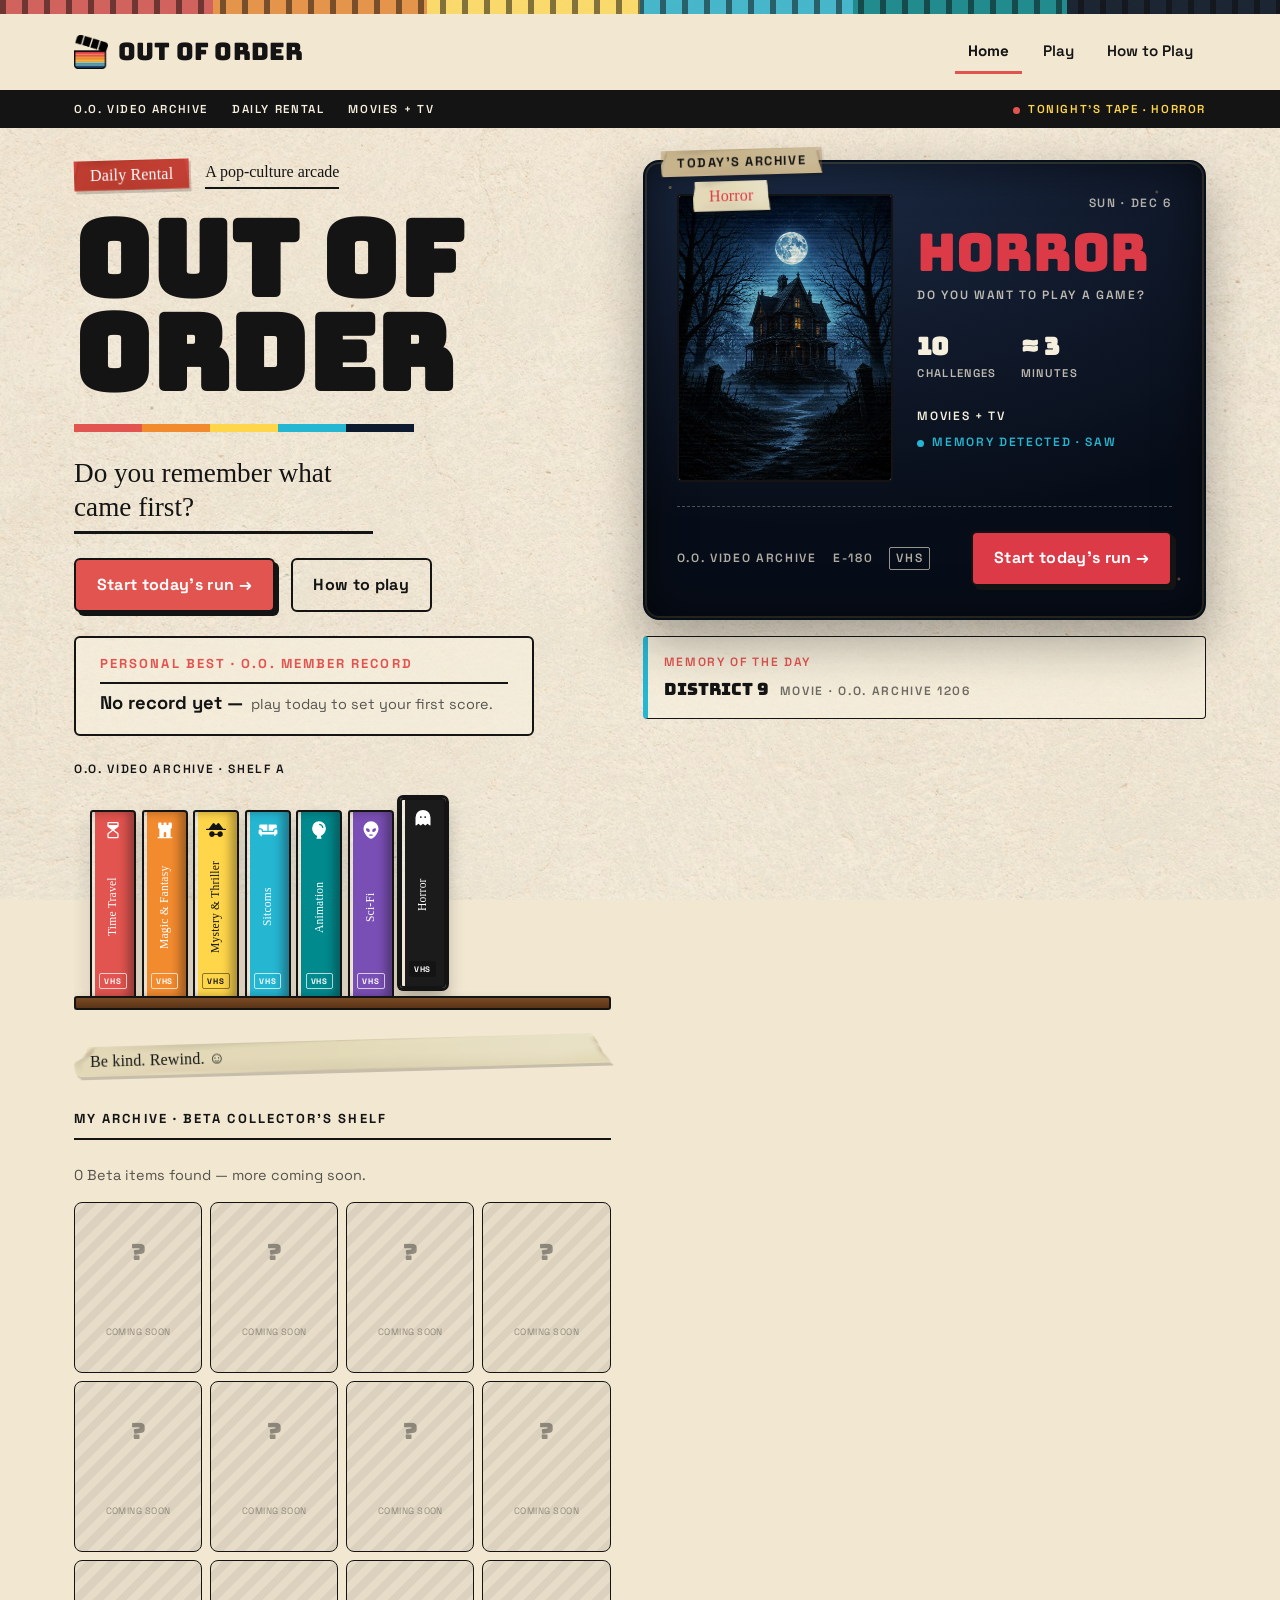
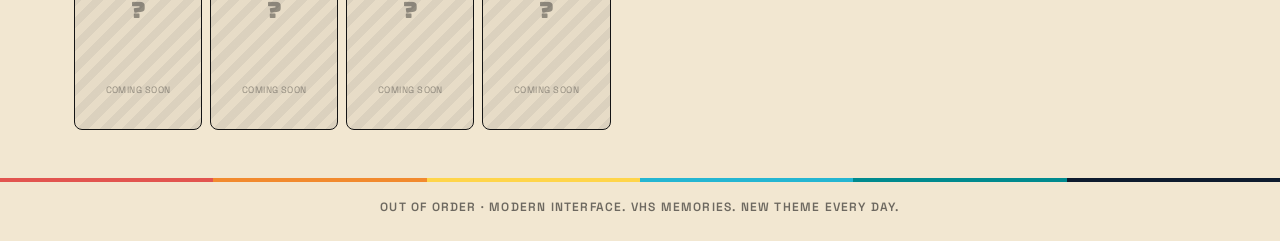
==== out-of-order/index.html @ 979282b6 "Playtest feedback: timer bar, theme-pure content, retiming, BA redrag, My Archive Based on the first" ====
<!DOCTYPE html>
<html lang="en">
<head>
  <meta charset="UTF-8">
  <meta name="viewport" content="width=device-width, initial-scale=1.0">
  <title>OUT OF ORDER — Daily pop-culture timeline game</title>
  <meta name="description" content="A daily pop-culture timeline arcade game. Put Movies & TV history in order, build streaks, take risks.">

  <!-- Google Fonts: Bungee (display) · Space Grotesk (UI) · Permanent Marker (handwriting).
       Each has a system fallback declared in css/style.css. -->
  <link rel="preconnect" href="https://fonts.googleapis.com">
  <link rel="preconnect" href="https://fonts.gstatic.com" crossorigin>
  <link href="https://fonts.googleapis.com/css2?family=Bungee&family=Permanent+Marker&family=Space+Grotesk:wght@400;500;600;700&display=swap" rel="stylesheet">

  <link rel="stylesheet" href="css/style.css">
</head>
<body class="page-home">

  <!-- worn cinema filmstrip along the very top -->
  <div class="filmstrip" aria-hidden="true"></div>

  <!-- ============================================================
       SHARED NAVIGATION  (identical markup on every page)
       ============================================================ -->
  <nav class="site-nav" aria-label="Main">
    <div class="site-nav__inner">
      <a class="site-nav__brand" href="index.html">
        <img class="site-nav__logo" src="assets/images/logo.png" alt="" width="34" height="34">
        OUT OF ORDER
      </a>
      <ul class="site-nav__links">
        <li><a href="index.html" aria-current="page">Home</a></li>
        <li><a href="game.html">Play</a></li>
        <li><a href="how-to-play.html">How to Play</a></li>
      </ul>
    </div>
  </nav>

  <!-- black "video archive" strip (Home only) -->
  <div class="archive-bar">
    <div class="archive-bar__inner">
      <div class="archive-bar__list">
        <span>O.O. Video Archive</span>
        <span>Daily Rental</span>
        <span>Movies + TV</span>
      </div>
      <div class="archive-bar__now">Tonight's Tape &middot; <span data-theme-name>Horror</span></div>
    </div>
  </div>

  <main class="home" id="main">

    <!-- ============================================================
         LEFT COLUMN — hero
         ============================================================ -->
    <section class="home__hero">

      <div class="home__kicker">
        <span class="tape-label tape-label--red">Daily Rental</span>
        <span class="home__kicker-note">A pop-culture arcade</span>
      </div>

      <h1 class="home__title"><span>OUT OF</span><span>ORDER</span></h1>
      <div class="home__rule" aria-hidden="true"></div>

      <p class="home__pitch">Do you remember what came first?</p>

      <div class="home__actions">
        <a class="btn btn--primary" href="game.html">Start today's run &rarr;</a>
        <a class="btn btn--ghost" href="how-to-play.html">How to play</a>
      </div>

      <!-- personal best -->
      <section class="best" aria-labelledby="best-heading">
        <p class="section-label best__head" id="best-heading">Personal Best &middot; O.O. Member Record</p>
        <div class="best__body" data-personal-best aria-live="polite">
          <p class="best__none">No record yet &mdash;</p>
          <p class="best__hint">play today to set your first score.</p>
        </div>
      </section>

      <!-- category shelf -->
      <div class="home__archive-shelf">
        <p class="meta">O.O. Video Archive &middot; Shelf A</p>
        <div class="shelf__wrap">
          <div class="shelf" data-shelf role="group" aria-label="Archive shelf — pick an edition to preview"></div>
        </div>
        <span class="tape-label tape-label--cream">Be kind. Rewind. &#9786;</span>
      </div>

      <!-- My Archive: Beta collectibles, unlocked by score in a single run -->
      <section class="archive-collection" aria-labelledby="archive-collection-heading">
        <p class="section-label" id="archive-collection-heading">My Archive &middot; Beta Collector's Shelf</p>
        <p class="archive-collection__status" data-collection-status>0 Beta items found — more coming soon.</p>
        <div class="archive-collection__grid" data-collection-grid></div>
      </section>

    </section>

    <!-- ============================================================
         RIGHT COLUMN — Today's Archive (VHS case)
         ============================================================ -->
    <section class="archive-panel" aria-labelledby="archive-heading">
      <h2 id="archive-heading" class="sr-only">Today's archive</h2>

      <div class="vhs-case">
        <span class="tape-label tape-label--archive tape-label--stuck">Today's Archive</span>

        <div class="vhs-case__poster">
          <!-- JS fills the theme; CSS draws the fallback; a real image layers on top if it loads -->
          <div class="poster poster--hero" data-poster-role="theme">
            <span class="poster__stripe" aria-hidden="true"></span>
            <span class="poster__icon" data-poster-icon aria-hidden="true"></span>
            <span class="poster__initial" data-poster-initial aria-hidden="true">H</span>
          </div>
          <span class="tape-label tape-label--stuck" data-theme-name>Horror</span>
        </div>

        <div class="vhs-case__info">
          <p class="meta vhs-case__date" data-today-date>Wed &middot; Sep 2</p>
          <p class="vhs-case__theme" data-theme-name>Horror</p>
          <p class="meta vhs-case__motifs" data-theme-motifs>Static &middot; Moons &middot; Shadows</p>

          <div class="vhs-case__facts">
            <span class="fact"><strong>10</strong>Challenges</span>
            <span class="fact"><strong>&asymp; 3</strong>Minutes</span>
          </div>

          <p class="meta">Movies + TV</p>
          <p class="meta vhs-case__hint">Memory detected &middot; <span data-theme-hint>The Shining</span></p>
        </div>

        <div class="vhs-case__footer">
          <div class="vhs-case__print meta">
            <span>O.O. Video Archive</span>
            <span data-tape-code>E-180</span>
            <span class="vhs-case__vhs">VHS</span>
          </div>
          <a class="btn btn--primary" href="game.html">Start today's run &rarr;</a>
        </div>
      </div>

      <!-- Memory of the Day: one rotating title (from the shared engine) -->
      <p class="memory" data-spotlight>
        <span class="meta memory__label">Memory of the Day</span>
        <span class="memory__title" data-spotlight-title>Stranger Things</span>
        <span class="meta memory__meta"><span data-spotlight-meta>Series</span> &middot; O.O. Archive <span data-spotlight-id>0913</span></span>
      </p>
    </section>

  </main>

  <footer class="site-footer">
    <div class="retro-stripe retro-stripe--thin" aria-hidden="true"></div>
    <p>OUT OF ORDER &middot; Modern interface. VHS memories. New theme every day.</p>
  </footer>

  <script src="js/game.js"></script>
</body>
</html>
---- out-of-order/css/style.css ----
/* ============================================================================
   OUT OF ORDER  —  style.css
   Shared by index.html, game.html, how-to-play.html

   SECTIONS
   01  Design tokens (CSS variables)
   02  Daily theme overrides
   03  Reset & base
   04  Typography helpers
   05  Layout containers
   06  Retro stripe / filmstrip
   07  Navigation + archive sub-bar
   08  Buttons
   09  Tape-label component  (physical paper / masking tape)
   10  VHS poster  (CSS artwork fallback)
   11  VHS spine component  (category tapes)
   12  VHS case  (Today's Archive)
   13  Wooden shelf
   14  Home page
   15  Game page (HUD, challenge, feedback, results)
   16  How to Play page
   17  Heat states (visual intensity by streak)
   18  Accessibility helpers
   19  Responsive (tablet / desktop)
   20  Reduced motion

   TYPOGRAPHY SYSTEM
   --font-display : Bungee          -> brand / impact  (title, scores, theme name)
   --font-ui      : Space Grotesk   -> the whole usable interface
   --font-marker  : Permanent Marker-> handwriting on tape / labels only
   ========================================================================== */


/* ============================================================================
   01  DESIGN TOKENS
   Permanent brand foundation = cream + near-black. Daily themes change only
   the two --theme-* accent colours (section 02).
   ========================================================================== */
:root {
  /* Brand palette (from the moodboard) */
  --color-bg:     #F2E7D1;   /* cream */
  --color-ink:    #141414;   /* near black */
  --color-coral:  #E2544F;
  --color-orange: #F28A2E;
  --color-yellow: #FFD54A;
  --color-cyan:   #25B6D2;
  --color-teal:   #008A8E;
  --color-navy:   #0E1B2E;

  /* Paper / label / plastic surfaces */
  --color-label:   #F7EFDD;   /* aged cream label */
  --color-kraft:   #E7D6B4;   /* kraft masking tape */
  --color-plastic: #10192A;   /* VHS case navy-black */

  /* Daily-theme accent colours — overridden per body.theme-* class */
  --theme-primary:   var(--color-coral);
  --theme-secondary: var(--color-cyan);

  /* Spacing scale */
  --space-1: 0.5rem;
  --space-2: 1rem;
  --space-3: 1.5rem;
  --space-4: 2rem;
  --space-5: 3rem;

  /* Shape */
  --radius-card: 10px;
  --radius-pill: 999px;
  --border-ink: 2px solid var(--color-ink);

  /* Focus ring (accessibility) */
  --focus-ring: 3px solid var(--color-cyan);

  /* Fonts — Google Fonts first, then a solid system fallback */
  --font-display: "Bungee", Impact, "Arial Black", system-ui, sans-serif;
  --font-ui:      "Space Grotesk", system-ui, -apple-system, "Segoe UI", Roboto, sans-serif;
  --font-marker:  "Permanent Marker", "Bradley Hand", "Comic Sans MS", cursive;

  --shadow-card: 0 2px 0 rgba(20, 20, 20, 0.18), 0 10px 22px rgba(20, 20, 20, 0.14);
  --shadow-hard: 4px 4px 0 var(--color-ink);
}


/* ============================================================================
   02  DAILY THEME OVERRIDES
   Each daily theme is a different "VHS collection release": it changes the
   accent colours only, never the layout or the mechanics.
   ========================================================================== */
/* Active editions (one per entry in THEMES): */
body.theme-horror { --theme-primary: #E2544F; --theme-secondary: #25B6D2; }
body.theme-sci-fi { --theme-primary: #8E72E8; --theme-secondary: #2ED0C0; }


/* ============================================================================
   03  RESET & BASE
   ========================================================================== */
*, *::before, *::after { box-sizing: border-box; }

html { -webkit-text-size-adjust: 100%; }

body {
  margin: 0;
  min-height: 100vh;
  display: flex;
  flex-direction: column;
  background-color: var(--color-bg);
  color: var(--color-ink);
  font-family: var(--font-ui);
  font-size: clamp(1rem, 0.96rem + 0.2vw, 1.0625rem);
  line-height: 1.55;

  /* Hybrid texture: one real paper photo for the page ground, kept subtle. */
  background-image:
    linear-gradient(rgba(242, 231, 209, 0.62), rgba(242, 231, 209, 0.62)),
    url("../assets/images/textures/paper-bg.jpg");
  background-size: cover;
  background-position: center top;
  background-attachment: fixed;
}

img { max-width: 100%; display: block; }

h1, h2, h3, p, ul, ol, dl, dd, figure { margin: 0; }
ul, ol { padding: 0; list-style: none; }

a { color: inherit; }

main {
  flex: 1 0 auto;
  width: 100%;
  max-width: 1180px;
  margin-inline: auto;
  padding: var(--space-4) var(--space-3) var(--space-5);
}


/* ============================================================================
   04  TYPOGRAPHY HELPERS
   ========================================================================== */

/* Small archive-style printed metadata: Space Grotesk, uppercase, spaced. */
.meta {
  font-family: var(--font-ui);
  font-size: 0.75rem;
  font-weight: 600;
  letter-spacing: 0.14em;
  text-transform: uppercase;
}

.section-label {
  font-family: var(--font-ui);
  font-size: 0.8125rem;
  font-weight: 700;
  letter-spacing: 0.16em;
  text-transform: uppercase;
  padding-bottom: var(--space-1);
  border-bottom: var(--border-ink);
  margin-bottom: var(--space-3);
}

.sr-only,
.sr-live {
  position: absolute;
  width: 1px; height: 1px;
  padding: 0; margin: -1px;
  overflow: hidden;
  clip: rect(0 0 0 0);
  white-space: nowrap;
  border: 0;
}


/* ============================================================================
   05  LAYOUT CONTAINERS
   ========================================================================== */
.site-footer {
  flex-shrink: 0;
  text-align: center;
  font-family: var(--font-ui);
  font-size: 0.75rem;
  font-weight: 600;
  letter-spacing: 0.1em;
  text-transform: uppercase;
  color: rgba(20, 20, 20, 0.6);
  padding-bottom: var(--space-3);
}
.site-footer p { padding-top: var(--space-2); }


/* ============================================================================
   06  RETRO STRIPE / FILMSTRIP
   The moodboard's six-colour stripe. Small accent by default; the --film
   variant is the worn full-width band along the very top of the page.
   ========================================================================== */
.retro-stripe {
  height: 8px;
  background: linear-gradient(
    to right,
    var(--color-coral)  0 16.66%,
    var(--color-orange) 16.66% 33.33%,
    var(--color-yellow) 33.33% 50%,
    var(--color-cyan)   50% 66.66%,
    var(--color-teal)   66.66% 83.33%,
    var(--color-navy)   83.33% 100%
  );
}
.retro-stripe--thin { height: 4px; }

/* Worn cinema filmstrip band (top of the Home page). */
.filmstrip {
  height: 14px;
  background:
    /* sprocket-hole dots */
    repeating-linear-gradient(to right,
      rgba(20,20,20,0.55) 0 6px, transparent 6px 22px),
    linear-gradient(to right,
      var(--color-coral)  0 16.66%,
      var(--color-orange) 16.66% 33.33%,
      var(--color-yellow) 33.33% 50%,
      var(--color-cyan)   50% 66.66%,
      var(--color-teal)   66.66% 83.33%,
      var(--color-navy)   83.33% 100%);
  background-blend-mode: multiply;
  filter: saturate(0.8) contrast(1.05);
  opacity: 0.92;
}


/* ============================================================================
   07  NAVIGATION + ARCHIVE SUB-BAR
   ========================================================================== */
.site-nav {
  position: sticky;
  top: 0;
  z-index: 10;
  background: var(--color-bg);
  border-bottom: var(--border-ink);
}
.site-nav__inner {
  max-width: 1180px;
  margin-inline: auto;
  padding: var(--space-2) var(--space-3);
  display: flex;
  align-items: center;
  justify-content: space-between;
  gap: var(--space-2);
}

.site-nav__brand {
  display: inline-flex;
  align-items: center;
  gap: 0.6rem;
  font-family: var(--font-display);
  font-size: 1.25rem;
  line-height: 1;
  text-decoration: none;
  letter-spacing: 0.01em;
}
/* clapperboard game logo next to the wordmark */
.site-nav__logo {
  width: 34px;
  height: 34px;
  flex: none;
}

.site-nav__links {
  display: flex;
  gap: var(--space-1);
  flex-wrap: wrap;
}
.site-nav__links a {
  display: inline-block;
  padding: 0.55rem 0.8rem;
  min-height: 44px;
  font-family: var(--font-ui);
  font-weight: 600;
  font-size: 0.95rem;
  text-decoration: none;
  border-bottom: 3px solid transparent;
}
.site-nav__links a:hover { border-bottom-color: rgba(20, 20, 20, 0.35); }
.site-nav__links a[aria-current="page"] {
  border-bottom-color: var(--theme-primary);
  font-weight: 700;
}

/* Black "video archive" strip under the nav (Home page). */
.archive-bar {
  background: var(--color-ink);
  color: var(--color-label);
  font-family: var(--font-ui);
  font-size: 0.72rem;
  font-weight: 600;
  letter-spacing: 0.14em;
  text-transform: uppercase;
}
.archive-bar__inner {
  max-width: 1180px;
  margin-inline: auto;
  padding: 0.55rem var(--space-3);
  display: flex;
  flex-wrap: wrap;
  gap: 0.4rem var(--space-3);
  justify-content: space-between;
}
.archive-bar__list { display: flex; flex-wrap: wrap; gap: var(--space-3); }
.archive-bar__now { color: var(--color-yellow); }
.archive-bar__now::before {
  content: "";
  display: inline-block;
  width: 7px; height: 7px;
  margin-right: 0.5rem;
  border-radius: 50%;
  background: var(--color-coral);
  vertical-align: middle;
}


/* ============================================================================
   08  BUTTONS
   Space Grotesk semibold. Modern and readable — VHS personality lives in the
   cards and labels, not the buttons.
   ========================================================================== */
.btn {
  display: inline-flex;
  align-items: center;
  justify-content: center;
  gap: 0.5rem;
  min-height: 44px;
  padding: 0.8rem 1.3rem;
  font-family: var(--font-ui);
  font-weight: 700;
  font-size: 1rem;
  letter-spacing: 0.02em;
  text-decoration: none;
  color: var(--color-ink);
  background: var(--color-label);
  border: var(--border-ink);
  border-radius: var(--radius-pill);
  cursor: pointer;
  transition: transform 150ms ease, box-shadow 150ms ease, background-color 150ms ease;
}
.btn:hover { transform: translateY(-2px); box-shadow: var(--shadow-card); }
.btn:active { transform: translateY(0); }
.btn:disabled { opacity: 0.45; cursor: not-allowed; transform: none; box-shadow: none; }

/* primary = solid theme colour + hard printed shadow */
.btn--primary {
  background: var(--theme-primary);
  color: #fff;
  border-radius: 6px;
  box-shadow: var(--shadow-hard);
}
.btn--primary:hover { transform: translate(-1px, -1px); box-shadow: 5px 5px 0 var(--color-ink); }

.btn--ghost { background: transparent; border-radius: 6px; }

/* Double Down — icon + text + pressed state, never colour alone */
.btn--double {
  background: repeating-linear-gradient(45deg, var(--color-label) 0 10px, #efe4cf 10px 20px);
  border-style: dashed;
}
.btn--double[aria-pressed="true"] {
  background: var(--color-ink);
  color: var(--color-yellow);
  border-style: solid;
}
.btn--double[aria-pressed="true"] .btn__icon { transform: scale(1.15); }


/* ============================================================================
   09  TAPE-LABEL COMPONENT
   A small physical piece of masking tape placed over the layout.
   NOT a modern badge. Text stays real HTML for accessibility + responsiveness.

   Background = a real torn-tape photo (tape-strip.png). Each variant multiplies
   a colour tint on top (--tape-tint) so the tape can shift colour for contrast
   while keeping the physical texture and torn edges.
   ========================================================================== */
.tape-label {
  --tape-ink: var(--color-ink);
  --tape-tint: transparent;
  position: relative;
  display: inline-block;
  padding: 0.35rem 1rem;
  font-family: var(--font-marker);
  font-size: 1rem;
  line-height: 1.15;
  letter-spacing: 0.01em;
  color: var(--tape-ink);
  background-color: transparent;
  background-image:
    linear-gradient(var(--tape-tint), var(--tape-tint)),
    url("../assets/images/textures/tape-strip.png");
  background-repeat: no-repeat;
  background-position: center;
  background-size: 100% 100%;
  background-blend-mode: multiply, normal;
  /* drop-shadow follows the torn PNG edges (box-shadow would look rectangular) */
  filter: drop-shadow(2px 3px 0 rgba(20, 20, 20, 0.2));
  transform: rotate(-1.6deg);
}

.tape-label--cream   { --tape-tint: transparent; }
.tape-label--red     { --tape-tint: rgba(210, 60, 55, 0.94); --tape-ink: #fff; }
.tape-label--archive {
  --tape-tint: rgba(150, 110, 55, 0.30);
  font-family: var(--font-ui);
  font-weight: 700;
  font-size: 0.8rem;
  letter-spacing: 0.12em;
  text-transform: uppercase;
}

/* tape stuck onto another element (e.g. over the case corner) */
.tape-label--stuck {
  position: absolute;
  top: -0.8rem;
  left: 1rem;
  z-index: 4;
}


/* ============================================================================
   10  VHS POSTER  —  CSS artwork fallback
   Every card / theme hero renders this. A real <img> (poster__img) layers on
   top when it loads; if it 404s, JS removes it and this stays. No broken
   images, and the fallback still looks like a minimal cinema poster.
   ========================================================================== */
.poster {
  position: relative;
  display: grid;
  place-items: center;
  aspect-ratio: 3 / 4;
  background: var(--color-label);
  border: var(--border-ink);
  border-radius: 4px;
  overflow: hidden;
  color: var(--color-navy);
}
.poster--hero { width: 100%; }
.poster--mini { width: 44px; border-width: 1px; border-radius: 3px; }
.poster--mini .poster__initial { font-size: 1rem; text-shadow: 1px 1px 0 var(--color-navy); }
.poster--mini .poster__stripe { height: 5px; }

.poster::before {
  content: "";
  position: absolute;
  inset: 0;
  background: linear-gradient(135deg, var(--theme-primary) 0 55%, var(--theme-secondary) 55% 100%);
  opacity: 0.9;
}
.poster__stripe {
  position: absolute;
  top: 0; left: 0; right: 0;
  height: 10px;
  z-index: 2;
  background: linear-gradient(
    to right,
    var(--color-coral) 0 20%, var(--color-orange) 20% 40%,
    var(--color-yellow) 40% 60%, var(--color-cyan) 60% 80%, var(--color-navy) 80% 100%
  );
}
.poster__initial {
  position: relative;
  z-index: 2;
  font-family: var(--font-display);
  font-size: clamp(2.5rem, 8vw, 4.5rem);
  color: var(--color-label);
  text-shadow: 3px 3px 0 var(--color-navy);
}
.poster__icon {
  position: relative;
  z-index: 2;
  width: 36%;
  color: var(--color-label);
  filter: drop-shadow(2px 2px 0 rgba(14, 27, 46, 0.6));
}
.poster__icon svg { width: 100%; height: 100%; }
.poster__img {
  position: absolute;
  inset: 0;
  width: 100%; height: 100%;
  object-fit: cover;
  z-index: 3;
}


/* ============================================================================
   11  VHS SPINE COMPONENT  (category tapes on the shelf)
   printed label (Space Grotesk metadata) + handwritten title (Permanent Marker)
   ========================================================================== */
.spine {
  --spine-color: var(--color-coral);
  position: relative;
  width: 46px;                 /* thin, like a tape filed on a shelf */
  height: 190px;
  padding: 0.5rem 0.25rem 0.55rem;
  overflow: hidden;
  display: flex;
  flex-direction: column;
  align-items: center;
  gap: 0.4rem;
  background: linear-gradient(90deg,
    rgba(255,255,255,0.22) 0 3px,
    var(--spine-color) 3px 100%);
  border: 2px solid var(--color-ink);
  border-radius: 3px 4px 4px 3px;
  box-shadow: inset -6px 0 10px rgba(20,20,20,0.35), var(--shadow-card);
  color: #fff;
  text-align: center;
}
.spine__icon { width: 20px; height: 20px; flex: none; }
.spine__icon svg { width: 100%; height: 100%; display: block; }

/* title reads up the spine (rotated -90°), like a real VHS box */
.spine__title {
  flex: 1;
  display: flex;
  align-items: center;
  justify-content: center;
  writing-mode: vertical-rl;
  transform: rotate(180deg);
  font-family: var(--font-marker);
  font-size: 0.72rem;
  line-height: 1;
  letter-spacing: 0.02em;
  white-space: nowrap;
}
.spine__tag {
  font-family: var(--font-ui);
  font-weight: 700;
  font-size: 0.5rem;
  letter-spacing: 0.1em;
  padding: 1px 4px;
  border: 1px solid rgba(255,255,255,0.7);
  border-radius: 2px;
}
/* light-coloured spines (e.g. yellow) need dark text */
.spine--ink { color: var(--color-ink); }
.spine--ink .spine__tag { border-color: rgba(20, 20, 20, 0.5); }

/* a spine that switches the page to its edition — a real <button> */
.spine--switch {
  appearance: none;
  -webkit-appearance: none;
  font: inherit;
  cursor: pointer;
  transition: transform 150ms ease, box-shadow 150ms ease;
}
.spine--switch:hover,
.spine--switch:focus-visible { transform: translateY(-8px); }        /* pulls out like a tape */
.spine--switch[aria-pressed="true"] {
  transform: translateY(-12px);
  box-shadow: 0 0 0 3px var(--color-ink), 0 12px 18px rgba(20, 20, 20, 0.3);
}
/* the active edition's "VHS" tag flips to a filled marker */
.spine--switch[aria-pressed="true"] .spine__tag {
  background: var(--color-ink);
  color: #fff;
  border-color: var(--color-ink);
}


/* ============================================================================
   12  VHS CASE  —  "Today's Archive" container (CSS, per hybrid texture plan)
   ========================================================================== */
.vhs-case {
  position: relative;
  display: grid;
  grid-template-columns: minmax(0, 0.85fr) minmax(0, 1fr);
  grid-template-rows: auto auto;
  gap: var(--space-3);
  padding: var(--space-4);
  background:
    radial-gradient(120% 80% at 30% 0%, #1a2942 0%, var(--color-plastic) 55%, #070d18 100%);
  border: 2px solid #05101d;
  border-radius: 16px;
  /* worn plastic depth */
  box-shadow:
    inset 0 0 0 2px rgba(214, 178, 92, 0.15),
    inset 0 0 46px rgba(0, 0, 0, 0.55),
    0 22px 50px rgba(20, 20, 20, 0.35);
  color: var(--color-label);
}
/* faint scuffed-corner speckle */
.vhs-case::before {
  content: "";
  position: absolute;
  inset: 3px;
  border-radius: 12px;
  background:
    radial-gradient(circle at 4% 5%, rgba(214,178,92,0.4) 0 1px, transparent 2px),
    radial-gradient(circle at 96% 92%, rgba(214,178,92,0.35) 0 1px, transparent 2px),
    radial-gradient(circle at 92% 6%, rgba(214,178,92,0.3) 0 1px, transparent 2px);
  pointer-events: none;
}

.vhs-case__poster {
  grid-column: 1;
  grid-row: 1;
  position: relative;
}

.vhs-case__info {
  grid-column: 2;
  grid-row: 1;
  display: flex;
  flex-direction: column;
  gap: var(--space-1);
  min-width: 0;
}
.vhs-case__date { align-self: flex-end; color: rgba(247, 239, 221, 0.7); }
.vhs-case__theme {
  font-family: var(--font-display);
  font-size: clamp(2rem, 5vw, 3.25rem);
  line-height: 0.95;
  color: var(--theme-primary);
  margin-top: var(--space-1);
}
.vhs-case__motifs { color: rgba(247, 239, 221, 0.75); }
.vhs-case__facts {
  display: flex;
  gap: var(--space-3);
  margin: var(--space-2) 0;
}
.vhs-case__facts .fact {
  display: flex;
  flex-direction: column;
  font-size: 0.7rem;
  font-weight: 600;
  letter-spacing: 0.12em;
  text-transform: uppercase;
  color: rgba(247, 239, 221, 0.75);
}
.vhs-case__facts strong {
  font-family: var(--font-display);
  font-size: 1.5rem;
  letter-spacing: 0;
  text-transform: none;
  color: var(--color-label);
}
.vhs-case__hint { color: var(--theme-secondary); }
.vhs-case__hint::before {
  content: "";
  display: inline-block;
  width: 7px; height: 7px;
  margin-right: 0.5rem;
  border-radius: 50%;
  background: currentColor;
  vertical-align: middle;
}

.vhs-case__footer {
  grid-column: 1 / -1;
  grid-row: 2;
  display: flex;
  flex-wrap: wrap;
  gap: var(--space-2);
  align-items: center;
  justify-content: space-between;
  padding-top: var(--space-3);
  border-top: 1px dashed rgba(247, 239, 221, 0.3);
}
.vhs-case__print {
  display: flex;
  gap: var(--space-2);
  align-items: center;
  color: rgba(247, 239, 221, 0.7);
}
.vhs-case__vhs {
  border: 1px solid rgba(247, 239, 221, 0.6);
  padding: 1px 6px;
  border-radius: 2px;
}

/* Horror edition: a punchier red (#DD3A47) for the pieces sitting on the dark
   navy case, where it reads with more contrast than the default accent. */
body.theme-horror .vhs-case__theme { color: #DD3A47; }
body.theme-horror .vhs-case__poster .tape-label { --tape-ink: #DD3A47; }
body.theme-horror .vhs-case__footer .btn--primary { background: #DD3A47; }


/* ============================================================================
   13  WOODEN SHELF  (row of category spines)
   ========================================================================== */
.shelf {
  position: relative;
  display: flex;
  gap: 0.35rem;
  align-items: flex-end;
  padding: 1rem var(--space-2) 0.6rem;   /* headroom for a "pulled-out" spine */
  overflow-x: auto;           /* spines scroll on small screens, page does not */
  scrollbar-width: thin;
}
/* the plank */
.shelf::after {
  content: "";
  position: absolute;
  left: 0; right: 0; bottom: 0;
  height: 14px;
  background: linear-gradient(180deg, #7a4a24, #5a3417);
  border: 2px solid var(--color-ink);
  border-radius: 3px;
  box-shadow: 0 8px 14px rgba(20, 20, 20, 0.3);
}
.shelf__wrap { position: relative; padding-bottom: 14px; }
.shelf .spine { flex: none; }


/* ============================================================================
   14  HOME PAGE
   Two columns on desktop: hero (left) + Today's Archive VHS case (right).
   ========================================================================== */
.home {
  display: grid;
  grid-template-columns: minmax(0, 1fr);   /* keeps children from forcing the page wide */
  gap: var(--space-4);
}

.home__hero {
  display: grid;
  grid-template-columns: minmax(0, 1fr);
  gap: var(--space-3);
  align-content: start;
}

.home__kicker { display: flex; align-items: center; gap: var(--space-2); flex-wrap: wrap; }
.home__kicker-note {
  font-family: var(--font-marker);
  font-size: 1rem;
  border-bottom: 2px solid var(--color-ink);
  padding-bottom: 2px;
}

.home__title {
  font-family: var(--font-display);
  font-size: clamp(3.25rem, 11vw, 6.5rem);
  line-height: 0.9;
  letter-spacing: 0.005em;
}
.home__title span { display: block; }

.home__rule {
  height: 8px;
  max-width: 340px;
  background: linear-gradient(
    to right,
    var(--color-coral) 0 20%, var(--color-orange) 20% 40%,
    var(--color-yellow) 40% 60%, var(--color-cyan) 60% 80%, var(--color-navy) 80% 100%
  );
}

.home__pitch {
  font-family: var(--font-marker);
  font-size: clamp(1.15rem, 3.5vw, 1.7rem);
  line-height: 1.25;
  max-width: 22ch;
  border-bottom: 3px solid var(--color-ink);
  padding-bottom: 0.4rem;
  width: fit-content;
}

.home__actions { display: flex; flex-wrap: wrap; gap: var(--space-2); }

/* Personal best box */
.best {
  border: var(--border-ink);
  border-radius: 6px;
  background: rgba(247, 239, 221, 0.7);
  padding: var(--space-2) var(--space-3);
  max-width: 460px;
}
.best__head { color: var(--theme-primary); margin-bottom: 0.3rem; }
.best__body { display: flex; align-items: baseline; gap: 0.5rem; flex-wrap: wrap; }
.best__none { font-family: var(--font-ui); font-weight: 700; font-size: 1.15rem; }
.best__score {
  font-family: var(--font-display);
  font-size: clamp(1.8rem, 7vw, 2.6rem);
  color: var(--theme-primary);
}
.best__hint { color: rgba(20, 20, 20, 0.7); font-size: 0.9rem; }

/* archive / shelf block */
.home__archive-shelf { display: grid; grid-template-columns: minmax(0, 1fr); gap: var(--space-2); }

/* ---- My Archive : Beta collectibles shelf ----
   A 12-slot grid. Only 2 slots can ever hold something in this Beta; the
   rest are always locked "coming soon" placeholders — never a complete set. */
.archive-collection { margin-top: var(--space-2); }
.archive-collection__status { color: rgba(20, 20, 20, 0.7); font-size: 0.9rem; margin-bottom: var(--space-2); }
.archive-collection__grid {
  display: grid;
  grid-template-columns: repeat(4, minmax(0, 1fr));
  gap: var(--space-1);
}
.collection-slot {
  aspect-ratio: 3 / 4;
  display: grid;
  place-items: center;
  gap: 4px;
  text-align: center;
  padding: 6px;
  border: 1px solid var(--color-ink);
  border-radius: 8px;
  background: var(--color-label);
}
.collection-slot--locked {
  background: repeating-linear-gradient(135deg, rgba(20, 20, 20, 0.05) 0 8px, rgba(20, 20, 20, 0.1) 8px 16px);
  color: rgba(20, 20, 20, 0.4);
}
.collection-slot--unlocked { border: var(--border-ink); border-color: var(--theme-primary); }
.collection-slot__mark { font-family: var(--font-display); font-size: 1.4rem; }
.collection-slot__img { max-width: 80%; max-height: 65%; object-fit: contain; }
.collection-slot__label { font-size: 0.58rem; text-transform: uppercase; letter-spacing: 0.05em; }

/* Memory of the Day — small archive note under the VHS case */
.memory {
  display: flex;
  flex-wrap: wrap;
  align-items: baseline;
  gap: 0.3rem 0.7rem;
  margin-top: var(--space-2);
  padding: var(--space-2);
  background: rgba(247, 239, 221, 0.7);
  border: 1px solid var(--color-ink);
  border-left: 5px solid var(--theme-secondary);
  border-radius: 4px;
}
.memory__label { color: var(--theme-primary); width: 100%; }
.memory__title { font-family: var(--font-display); font-size: 1.05rem; }
.memory__meta { color: rgba(20, 20, 20, 0.6); }


/* ============================================================================
   15  GAME PAGE
   Same materials as Home: aged-cream panels, black borders, hard offset
   shadows, retro-stripe accents. Layout follows the Figma game screen.
   ========================================================================== */
.game {
  max-width: 1200px;
  display: flex;
  flex-direction: column;
  gap: var(--space-2);
}

/* ---- HUD : a compact "archive inventory" panel ---- */
.hud {
  background: rgba(247, 239, 221, 0.9);
  border: var(--border-ink);
  border-radius: var(--radius-card);
  box-shadow: var(--shadow-card);
  padding: 0 var(--space-3) var(--space-2);
  overflow: hidden;
}
.hud__brand {
  margin: 0 calc(-1 * var(--space-3)) 0;
  padding: 0.4rem var(--space-3);
  background: var(--color-ink);
  color: var(--color-label);
  font-size: 0.68rem;
}
.hud__brand span { color: rgba(247, 239, 221, 0.6); }

.hud__row {
  display: flex;
  flex-wrap: wrap;
  justify-content: space-between;
  gap: var(--space-2) var(--space-4);
  padding-top: var(--space-2);
}
.hud__group { display: flex; gap: var(--space-3); flex-wrap: wrap; }

.hud__cell {
  display: flex;
  flex-direction: column;
  gap: 1px;
  padding-left: 0.6rem;
  border-left: 3px solid var(--theme-secondary);
}
.hud__label {
  font-size: 0.62rem;
  font-weight: 600;
  letter-spacing: 0.14em;
  text-transform: uppercase;
  color: rgba(20, 20, 20, 0.65);
}
.hud__value { font-weight: 700; font-size: 1.15rem; font-variant-numeric: tabular-nums; }
.hud__value--score { font-family: var(--font-display); font-size: 1.2rem; color: var(--theme-primary); }
.hud__heat { text-transform: uppercase; letter-spacing: 0.04em; }

/* ---- time remaining bar ----
   Repurposed from a thin "round progress" strip into a big, hard-to-miss
   clock: it drains from full to empty over the round's own timer, and
   turns red in the last 3 seconds as a last call to answer. */
.rprogress { display: grid; gap: 6px; margin-bottom: var(--space-1); }
.rprogress__label {
  font-size: 0.75rem;
  font-weight: 700;
  letter-spacing: 0.08em;
  text-transform: uppercase;
  color: rgba(20, 20, 20, 0.7);
}
.rprogress__track {
  height: 22px;
  background: rgba(20, 20, 20, 0.1);
  border: var(--border-ink);
  border-radius: var(--radius-pill);
  overflow: hidden;
}
.rprogress__fill {
  height: 100%;
  background: var(--theme-secondary);
  transition: width 1s linear, background-color 200ms ease;
}
.rprogress__fill--danger { background: var(--color-coral); }

/* ---- challenge panel : the visual focus ---- */
.challenge {
  position: relative;
  background: rgba(247, 239, 221, 0.92);
  border: var(--border-ink);
  border-radius: var(--radius-card);
  box-shadow: var(--shadow-card);
  padding: var(--space-3);
  overflow: hidden;
}
/* colour strip along the top edge (like the Figma panel) */
.challenge::before {
  content: "";
  position: absolute;
  top: 0; left: 0; right: 0;
  height: 8px;
  background: linear-gradient(
    to right,
    var(--color-coral) 0 20%, var(--color-orange) 20% 40%,
    var(--color-yellow) 40% 60%, var(--color-cyan) 60% 80%, var(--color-navy) 80% 100%
  );
}

.challenge__head {
  display: flex;
  justify-content: space-between;
  align-items: center;
  gap: var(--space-2);
  flex-wrap: wrap;
}
.challenge__tag { color: rgba(20, 20, 20, 0.7); }
.challenge__count {
  border: 1px solid var(--color-ink);
  border-radius: var(--radius-pill);
  padding: 2px 10px;
}

.challenge__instruction {
  font-family: var(--font-display);
  font-size: clamp(1.6rem, 6vw, 2.6rem);
  line-height: 1;
  margin: 0.35rem 0 0.25rem;
}
.challenge__help { color: rgba(20, 20, 20, 0.75); margin-bottom: var(--space-2); }
.challenge--no-bonus .hud__value--timer,
.challenge--no-bonus [data-hud-speed] { color: var(--color-coral); }

/* 3-2-1 "get ready" intro — a full-screen pop-up shown before a round's
   cards/options are revealed. One full second per number (a real 3-2-1,
   not a blink). Same show/hide pattern as feedback/results: `hidden`. */
.round-countdown {
  position: fixed;
  inset: 0;
  z-index: 70;
  display: grid;
  place-items: center;
  gap: var(--space-2);
  text-align: center;
  background: var(--color-ink);
}
.round-countdown[hidden] { display: none; }
.round-countdown__label {
  font-family: var(--font-marker);
  font-size: clamp(1.1rem, 4vw, 1.6rem);
  letter-spacing: 0.06em;
  text-transform: uppercase;
  color: var(--color-coral);
}
.round-countdown__num {
  font-family: var(--font-display);
  font-size: clamp(6rem, 34vw, 13rem);
  line-height: 1;
  color: var(--color-bg);
}
.round-countdown__num--pop { animation: countdown-pop 850ms ease; }
@keyframes countdown-pop {
  0%   { transform: scale(0.5); opacity: 0; }
  25%  { transform: scale(1.08); opacity: 1; }
  40%  { transform: scale(1); opacity: 1; }
  80%  { transform: scale(1); opacity: 1; }
  100% { transform: scale(0.94); opacity: 0; }
}

/* ---- the ORDER card row ---- */
.order-list {
  display: grid;
  gap: var(--space-2);
  grid-auto-flow: column;
  grid-auto-columns: minmax(0, 1fr);
}

.order-card {
  display: flex;
  flex-direction: column;
  background: var(--color-label);
  border: var(--border-ink);
  border-top: 10px solid var(--card-color, var(--color-coral));
  border-radius: 8px;
  box-shadow: var(--shadow-card);
  overflow: hidden;
  cursor: grab;
  transition: transform 180ms ease, box-shadow 180ms ease;
}
.order-card:active { cursor: grabbing; }
.order-card--dragging {
  opacity: 0.6;
  transform: rotate(1deg) scale(1.02);
  box-shadow: 0 14px 26px rgba(20, 20, 20, 0.28);
}
.order-card--locked { cursor: default; }

.order-card__meta {
  display: flex;
  justify-content: space-between;
  gap: var(--space-1);
  padding: 0.4rem 0.6rem;
  font-size: 0.62rem;
  font-weight: 600;
  letter-spacing: 0.1em;
  text-transform: uppercase;
  border-bottom: 1px solid rgba(20, 20, 20, 0.25);
}
.order-card__code { color: rgba(20, 20, 20, 0.55); font-family: var(--font-ui); }

.order-card__art {
  border: 0;
  border-radius: 0;
  border-bottom: 2px solid var(--color-ink);
  aspect-ratio: 16 / 10;
}
/* genre-coloured fallback poster (hidden once a real image loads on top) */
.order-card__art::before {
  background: linear-gradient(150deg,
    var(--card-color, var(--color-coral)) 0 55%, rgba(20, 20, 20, 0.55) 55% 100%);
  opacity: 1;
}
.order-card__art .poster__initial { font-size: clamp(1.8rem, 6vw, 2.6rem); }

.order-card__title {
  font-weight: 700;
  font-size: 0.98rem;
  line-height: 1.15;
  padding: 0.6rem 0.6rem 0.4rem;
  flex: 1;
}

/* release-year tag (hidden until REVEAL or feedback) — shared by all 3 types */
.year-tag {
  align-self: flex-start;
  margin: 0 0.6rem 0.5rem;
  padding: 2px 8px;
  font-family: var(--font-display);
  font-size: 0.9rem;
  color: var(--color-label);
  background: var(--color-navy);
  border-radius: 3px;
}
.year-tag__badge {
  display: none;
  font-family: var(--font-ui);
  font-size: 0.55rem;
  letter-spacing: 0.08em;
  color: var(--color-cyan);
  margin-right: 0.4rem;
}
.year-tag--power .year-tag__badge { display: inline; }

/* per-card ✓ / ✕ badge shown on ORDER reveal */
.order-card__mark {
  position: absolute;
  top: 6px; right: 6px;
  z-index: 4;
  display: none;
  width: 1.7rem; height: 1.7rem;
  place-items: center;
  font-weight: 700;
  border: 2px solid var(--color-ink);
  border-radius: 50%;
  background: var(--color-label);
}
.order-card--right .order-card__mark,
.order-card--wrong .order-card__mark { display: grid; }
.order-card--right { border-color: var(--color-teal); }
.order-card--right .order-card__mark { background: var(--color-teal); color: #fff; }
.order-card--wrong { border-color: var(--color-coral); }
.order-card--wrong .order-card__mark { background: var(--color-coral); color: #fff; }

/* two separated outlined buttons, like the Figma game screen */
.order-card__controls {
  display: flex;
  gap: 0.4rem;
  padding: 0.5rem;
  border-top: 1px solid rgba(20, 20, 20, 0.2);
}
.order-card__move {
  flex: 1;
  display: inline-flex;
  align-items: center;
  justify-content: center;
  gap: 0.35rem;
  min-height: 44px;
  padding: 0.4rem 0.5rem;
  font-family: var(--font-ui);
  font-weight: 700;
  font-size: 0.72rem;
  letter-spacing: 0.06em;
  text-transform: uppercase;
  color: var(--color-ink);
  background: var(--color-bg);
  border: 2px solid var(--color-ink);
  border-radius: 6px;
  cursor: pointer;
  transition: background-color 150ms ease, transform 150ms ease;
}
.order-card__move span { font-size: 0.9rem; line-height: 1; }
.order-card__move:hover:not(:disabled) { background: var(--color-yellow); transform: translateY(-1px); }
.order-card__move:active:not(:disabled) { transform: translateY(0); }
.order-card__move:disabled { opacity: 0.3; cursor: not-allowed; }
.order-card--locked .order-card__controls { display: none; }

/* REVEAL power-up: list is waiting for a card pick */
.order-list--revealing .order-card { cursor: pointer; outline: 2px dashed var(--color-cyan); outline-offset: 2px; }


/* ---- MECHANIC 02 : BEFORE / AFTER ----
   A single draggable tag (BEFORE or AFTER, chosen per round) sits above two
   title cards. Drag the tag onto a card, or just click/tap the card — both
   do the same thing. */
.ba__tag-row { display: flex; justify-content: center; margin-bottom: var(--space-2); }
.ba__tag {
  display: inline-flex;
  align-items: center;
  gap: 0.4rem;
  padding: 0.6rem 1.4rem;
  font-family: var(--font-display);
  font-size: 1.1rem;
  letter-spacing: 0.04em;
  color: var(--color-bg);
  background: var(--color-ink);
  border-radius: var(--radius-pill);
  box-shadow: var(--shadow-hard);
  cursor: grab;
}
.ba__tag:active { cursor: grabbing; }

.ba__row {
  display: grid;
  gap: var(--space-2);
  align-items: stretch;
  grid-template-columns: minmax(0, 1fr) minmax(0, 1fr);
}

.ba-card {
  display: flex;
  flex-direction: column;
  width: 100%;
  text-align: left;
  font: inherit;
  background: #fbf6e9;
  border: var(--border-ink);
  border-top: 10px solid var(--card-color, var(--color-coral));
  border-radius: 10px;
  box-shadow: var(--shadow-card);
  padding: var(--space-2);
  overflow: hidden;
  cursor: pointer;
  transition: transform 150ms ease, box-shadow 150ms ease;
}
.ba-card:hover:not(:disabled) { transform: translate(-1px, -1px); }
.ba-card:disabled { cursor: not-allowed; }
.ba-card__art {
  margin: 0.5rem 0;
  aspect-ratio: 16 / 9;
  border: var(--border-ink);
  border-radius: 6px;
}
.ba-card__art::before {
  background: linear-gradient(150deg, var(--card-color, var(--color-coral)) 0 55%, rgba(20, 20, 20, 0.55) 55% 100%);
  opacity: 1;
}
.ba-card__title { font-family: var(--font-display); font-size: 1.2rem; line-height: 1.05; }
.ba-card__cat { color: rgba(20, 20, 20, 0.55); margin-top: 0.25rem; }

/* ✓ / ✕ mark, revealed alongside the outline so correctness is never
   colour-only */
.ba-card__mark {
  position: absolute;
  top: 6px; right: 6px;
  z-index: 4;
  display: none;
  width: 1.7rem; height: 1.7rem;
  place-items: center;
  font-weight: 700;
  border: 2px solid var(--color-ink);
  border-radius: 50%;
  background: var(--color-label);
}
.ba-card--right .ba-card__mark,
.ba-card--wrong .ba-card__mark { display: grid; }
.ba-card--right .ba-card__mark { background: var(--color-teal); color: #fff; }
.ba-card--wrong .ba-card__mark { background: var(--color-coral); color: #fff; }

/* drag-hover target + chosen / right / wrong states (icon+text+outline —
   never colour alone) */
.ba-card--dragover { outline: 3px dashed var(--theme-primary); outline-offset: 2px; }
.ba-card--on { background: var(--color-ink); color: var(--color-bg); }
.ba-card--on .ba-card__cat { color: rgba(247, 239, 221, 0.7); }
.ba-card--right { outline: 3px solid var(--color-teal); outline-offset: 2px; }
.ba-card--wrong.ba-card--on { background: var(--color-coral); color: #fff; }
.ba-card--wrong.ba-card--on .ba-card__cat { color: rgba(255, 255, 255, 0.8); }


/* ---- MECHANIC 03 : INSERT ---- */
.insert-card {
  max-width: 340px;
  margin: 0 auto var(--space-3);
  background: var(--color-label);
  border: var(--border-ink);
  border-radius: 10px;
  box-shadow: var(--shadow-hard);
  padding: var(--space-2);
}
.insert-card > .meta { color: rgba(20, 20, 20, 0.55); }
.insert-card__body { display: flex; gap: var(--space-2); align-items: center; margin-top: 0.4rem; }
.insert-card__art {
  flex: none;
  width: 84px;
  aspect-ratio: 16 / 10;
  border: var(--border-ink);
  border-radius: 4px;
}
.insert-card__art::before {
  background: linear-gradient(150deg, var(--card-color, var(--color-coral)) 0 55%, rgba(20, 20, 20, 0.55) 55% 100%);
  opacity: 1;
}
.insert-card__title { font-family: var(--font-display); font-size: 1.05rem; line-height: 1.05; }
.insert-card__info .meta { color: rgba(20, 20, 20, 0.55); }
.insert-card__info .year-tag { margin: 0.3rem 0 0; }

.insert-timeline {
  display: flex;
  flex-wrap: nowrap;
  align-items: stretch;
  justify-content: flex-start;
  gap: 0.4rem;
  padding-bottom: 0.5rem;
  overflow-x: auto;        /* the timeline scrolls sideways; the page never does */
  scrollbar-width: thin;
}
@media (min-width: 620px) {
  .insert-timeline { justify-content: center; }
}
.insert-timeline__gap { display: flex; flex: none; }
.insert-item { flex: none; }
.insert-slot {
  min-width: 40px;
  min-height: 44px;
  align-self: stretch;
  display: grid;
  place-items: center;
  font-family: var(--font-display);
  font-size: 1.1rem;
  color: rgba(20, 20, 20, 0.4);
  background: transparent;
  border: 2px dashed rgba(20, 20, 20, 0.4);
  border-radius: 8px;
  cursor: pointer;
  transition: background-color 150ms ease, border-color 150ms ease;
}
.insert-slot:hover:not(:disabled) { border-color: var(--color-ink); background: rgba(20, 20, 20, 0.05); }
.insert-slot--on { border-style: solid; border-color: var(--theme-primary); background: rgba(226, 84, 79, 0.12); color: var(--theme-primary); }
.insert-slot--right { border-style: solid; border-color: var(--color-teal); background: rgba(0, 138, 142, 0.15); color: var(--color-teal); }
.insert-slot--wrong { border-style: solid; border-color: var(--color-coral); color: var(--color-coral); }
.insert-slot:disabled { cursor: default; }

.insert-item {
  width: 96px;
  display: flex;
  flex-direction: column;
  gap: 0.3rem;
  padding: 0.4rem;
  background: var(--color-label);
  border: var(--border-ink);
  border-top: 6px solid var(--card-color, var(--color-coral));
  border-radius: 8px;
  box-shadow: 2px 2px 0 var(--color-ink);
}
.insert-item__art {
  aspect-ratio: 1 / 1;
  border: 1px solid var(--color-ink);
  border-radius: 3px;
}
.insert-item__art::before {
  background: linear-gradient(150deg, var(--card-color, var(--color-coral)) 0 55%, rgba(20, 20, 20, 0.55) 55% 100%);
  opacity: 1;
}
.insert-item__title { font-family: var(--font-display); font-size: 0.68rem; line-height: 1; text-align: center; }
.insert-item .year-tag { align-self: center; margin: 0; font-size: 0.7rem; padding: 1px 5px; }
.insert-item .year-tag__badge { display: none !important; }


/* ---- MECHANIC 04 : QUOTE ("Name That Movie") ---- */
.quote {
  margin: 0 0 var(--space-3);
  padding: var(--space-3);
  background: var(--color-label);
  border: var(--border-ink);
  border-left: 8px solid var(--theme-secondary);
  border-radius: 8px;
  box-shadow: var(--shadow-card);
  font-family: var(--font-ui);
  font-weight: 600;
  font-size: clamp(1.15rem, 1rem + 1.6vw, 1.7rem);
  line-height: 1.35;
}
.quote__mark {
  font-family: var(--font-display);
  color: var(--theme-primary);
  font-size: 1.1em;
  line-height: 0;
  vertical-align: -0.25em;
  margin: 0 0.1em;
}

.quote-options { display: grid; gap: var(--space-2); }
.quote-option {
  display: flex;
  align-items: center;
  gap: var(--space-2);
  width: 100%;
  min-height: 56px;
  padding: 0.7rem 1rem;
  text-align: left;
  font-family: var(--font-ui);
  font-weight: 700;
  font-size: 1rem;
  color: var(--color-ink);
  background: var(--color-label);
  border: var(--border-ink);
  border-radius: 8px;
  box-shadow: 2px 2px 0 var(--color-ink);
  cursor: pointer;
  transition: transform 150ms ease, background-color 150ms ease;
}
.quote-option:hover:not(:disabled) { transform: translate(-1px, -1px); background: #fbf3df; }
.quote-option__letter {
  flex: none;
  display: grid;
  place-items: center;
  width: 1.8rem; height: 1.8rem;
  font-family: var(--font-display);
  font-size: 0.85rem;
  border: 2px solid var(--color-ink);
  border-radius: 50%;
}
.quote-option--on {
  background: var(--color-ink);
  color: var(--color-bg);
}
.quote-option--on .quote-option__letter { border-color: var(--color-bg); }
.quote-option--right { outline: 3px solid var(--color-teal); outline-offset: 2px; }
.quote-option--right .quote-option__letter { background: var(--color-teal); color: #fff; border-color: var(--color-teal); }
.quote-option--wrong.quote-option--on { background: var(--color-coral); color: #fff; }
.quote-option--out { opacity: 0.3; text-decoration: line-through; cursor: not-allowed; }

/* ---- action row : power-ups + double down + lock ---- */
.challenge__actions {
  display: flex;
  flex-wrap: wrap;
  gap: var(--space-2);
  align-items: flex-end;
  justify-content: space-between;
  margin-top: var(--space-3);
}
.powerups { display: flex; gap: var(--space-1); flex-wrap: wrap; }

/* power-ups look like small paper coupons */
.powerup {
  display: flex;
  flex-direction: column;
  align-items: flex-start;
  gap: 1px;
  min-height: 44px;
  padding: 0.35rem 0.7rem;
  background: var(--color-label);
  border: 1px dashed var(--color-ink);
  border-radius: 4px;
  font-family: var(--font-ui);
  font-weight: 600;
  font-size: 0.78rem;
  cursor: pointer;
}
.powerup__icon { font-family: var(--font-display); font-size: 0.7rem; }
.powerup__lock { font-size: 0.58rem; color: rgba(20, 20, 20, 0.6); }
.powerup__count {
  font-size: 0.58rem;
  color: var(--color-teal);
  letter-spacing: 0.1em;
  text-transform: uppercase;
}
.powerup:not(.powerup--ready) .powerup__count { display: none; }
.powerup--ready { border-style: solid; background: #FBF3DF; }
.powerup--ready .powerup__lock { display: none; }
.powerup:disabled { opacity: 0.55; cursor: not-allowed; }
.powerup--ready:disabled { opacity: 0.75; }

.challenge__decide {
  display: flex;
  gap: var(--space-2);
  align-items: stretch;
  flex-wrap: wrap;
}

/* Double Down — a small "RISK" tab + dashed body; solid coral when active */
.btn--double {
  position: relative;
  padding-top: 1.1rem;
  border-radius: 6px;
  background: repeating-linear-gradient(45deg, var(--color-label) 0 10px, #efe4cf 10px 20px);
  border-style: dashed;
}
.btn__risk {
  position: absolute;
  top: -0.6rem; left: 0.6rem;
  background: var(--color-yellow);
  border: 2px solid var(--color-ink);
  border-radius: 3px;
  padding: 0 6px;
  font-size: 0.55rem;
}
.btn--double-active {
  background: var(--color-coral);
  color: #fff;
  border-style: solid;
}
.btn--double-active .btn__icon { transform: scale(1.2); }

/* Lock Order — the primary round CTA (coral, hard offset shadow) */
.btn--lock {
  background: var(--color-coral);
  color: #fff;
  border: var(--border-ink);
  border-radius: 6px;
  box-shadow: var(--shadow-hard);
  font-size: 1.05rem;
  padding: 0.9rem 1.6rem;
  flex: 1;
}
.btn--lock:hover { transform: translate(-1px, -1px); box-shadow: 5px 5px 0 var(--color-ink); }
.btn--lock:disabled { opacity: 0.5; box-shadow: none; transform: none; }

/* Exit challenge — quiet text link, not a CTA */
.challenge__exit { text-align: center; }
.challenge__exit a {
  font-size: 0.85rem;
  font-weight: 600;
  letter-spacing: 0.08em;
  text-transform: uppercase;
  color: rgba(20, 20, 20, 0.6);
  text-decoration: none;
  border-bottom: 1px solid transparent;
}
.challenge__exit a:hover { color: var(--color-ink); border-bottom-color: var(--color-ink); }

/* brief VHS-tracking wobble, used on the feedback pop-up after a wrong answer */
@keyframes vhs-tracking {
  0%   { transform: translateX(0); }
  25%  { transform: translateX(-2px) skewX(-0.4deg); }
  50%  { transform: translateX(2px); }
  75%  { transform: translateX(-1px) skewX(0.3deg); }
  100% { transform: translateX(0); }
}

/* ---- feedback : an archive verification pop-up ----
   Shown after every answer — right, wrong, or time-out. A dimmed backdrop
   covers the page and "Next challenge >" is the only way out. Shown/hidden
   with the `hidden` attribute, the same pattern as the rest of the game. */
.feedback {
  position: fixed;
  inset: 0;
  z-index: 60;
  display: grid;
  place-items: center;
  padding: var(--space-3);
  background: rgba(20, 20, 20, 0.55);
  animation: feedback-fade 160ms ease;
}
/* our `display: grid` above would otherwise beat the browser's [hidden] rule */
.feedback[hidden] { display: none; }
@keyframes feedback-fade { from { opacity: 0; } to { opacity: 1; } }

.feedback__box {
  width: 100%;
  max-width: 540px;
  max-height: 90vh;
  overflow-y: auto;
  background: rgba(247, 239, 221, 0.98);
  border: var(--border-ink);
  border-left-width: 8px;
  border-radius: var(--radius-card);
  box-shadow: var(--shadow-card);
  padding: var(--space-4) var(--space-3);
  animation: feedback-pop 180ms ease;
}
@keyframes feedback-pop { from { transform: translateY(10px); } to { transform: translateY(0); } }

.feedback--correct .feedback__box { border-left-color: var(--color-teal); }
.feedback--incorrect .feedback__box { border-left-color: var(--color-coral); }

/* wrong answer: the pop-up does a brief VHS-tracking wobble instead of the pop */
.feedback__box--wrong { animation: vhs-tracking 450ms steps(2, end) 2; }

.feedback__strip {
  display: flex;
  align-items: center;
  gap: 0.7rem;
  flex-wrap: wrap;
}
.feedback__mark {
  display: inline-grid;
  place-items: center;
  width: 2rem; height: 2rem;
  border: var(--border-ink);
  border-radius: 50%;
  font-weight: 700;
}
.feedback--correct .feedback__mark { background: var(--color-teal); color: #fff; }
.feedback--incorrect .feedback__mark { background: var(--color-coral); color: #fff; }
.feedback__title { font-family: var(--font-display); font-size: clamp(1.2rem, 5vw, 1.8rem); }
.feedback__stamp {
  margin-left: auto;
  font-family: var(--font-marker);
  font-size: 0.95rem;
  color: var(--color-ink);
  border: 2px solid var(--color-ink);
  border-radius: 3px;
  padding: 1px 8px;
  transform: rotate(-3deg);
}
.feedback--correct .feedback__stamp { color: var(--color-teal); border-color: var(--color-teal); }
.feedback--incorrect .feedback__stamp { color: var(--color-coral); border-color: var(--color-coral); }

.feedback__timeline {
  margin: var(--space-3) 0;
  display: grid;
  gap: 2px;
}
.feedback__timeline li {
  display: flex;
  justify-content: space-between;
  gap: var(--space-2);
  padding: 0.4rem 0.2rem;
  border-bottom: 1px dashed rgba(20, 20, 20, 0.3);
}
.feedback__timeline strong { font-family: var(--font-display); }

.breakdown {
  width: 100%;
  max-width: 300px;
  border-collapse: collapse;
  font-variant-numeric: tabular-nums;
  margin: var(--space-2) 0;
}
.breakdown th, .breakdown td {
  text-align: left;
  padding: 0.3rem 0;
  border-bottom: 1px dashed rgba(20, 20, 20, 0.3);
}
.breakdown td { text-align: right; }
.breakdown__total th, .breakdown__total td {
  border-bottom: none;
  border-top: var(--border-ink);
  font-weight: 700;
  font-size: 1.1rem;
  padding-top: 0.4rem;
}
.feedback__streak { font-weight: 700; margin: var(--space-2) 0 var(--space-3); }

/* ---- Results panel ---- */
.results {
  text-align: center;
  background: rgba(247, 239, 221, 0.9);
  border: var(--border-ink);
  border-radius: var(--radius-card);
  padding: var(--space-5) var(--space-3);
}
.results__heading { font-family: var(--font-display); font-size: clamp(1.75rem, 7vw, 3rem); }
.results__new-best { display: inline-block; margin-top: var(--space-2); }
.results__score {
  font-family: var(--font-display);
  font-size: clamp(3rem, 15vw, 5.5rem);
  line-height: 1;
  color: var(--theme-primary);
  margin-top: var(--space-3);
}
.results__score-label { letter-spacing: 0.2em; text-transform: uppercase; font-weight: 600; }
.results__stats {
  display: grid;
  grid-template-columns: repeat(2, 1fr);
  gap: var(--space-2);
  max-width: 420px;
  margin: var(--space-4) auto;
}
.results__stats li { border: 1px solid var(--color-ink); border-radius: 6px; padding: var(--space-2); }
.results__stats span {
  display: block;
  font-size: 0.7rem;
  font-weight: 600;
  letter-spacing: 0.1em;
  text-transform: uppercase;
}
.results__stats strong { font-family: var(--font-display); font-size: 1.2rem; }
.results__title-award {
  font-family: var(--font-display);
  font-size: 1.5rem;
  color: var(--theme-primary);
  margin: var(--space-3) 0;
}
.results__actions { display: flex; flex-wrap: wrap; gap: var(--space-2); justify-content: center; margin-top: var(--space-3); }
.results__copied { margin-top: var(--space-2); color: var(--color-teal); font-weight: 600; }

/* shown only when a run's score just crossed a collectible's threshold */
.results__unlocked {
  margin: var(--space-2) auto 0;
  max-width: 300px;
  border: var(--border-ink);
  border-radius: var(--radius-card);
  background: rgba(247, 239, 221, 0.9);
  padding: var(--space-2);
}
.results__unlocked-label { color: var(--theme-primary); margin-bottom: 0.3rem; }
.results__unlocked-items { display: flex; flex-wrap: wrap; gap: var(--space-2); justify-content: center; }
.unlocked-item { display: grid; place-items: center; gap: 2px; width: 90px; }
.unlocked-item__img { max-width: 80%; max-height: 70px; object-fit: contain; }
.unlocked-item__name { font-size: 0.75rem; font-weight: 700; }

/* VHS tape "collectible" on the results screen */
.tape-artifact {
  position: relative;
  max-width: 300px;
  margin: var(--space-4) auto 0;
  background: var(--color-plastic);
  color: var(--color-label);
  border: var(--border-ink);
  border-radius: 6px;
  padding: var(--space-3);
  text-align: left;
  transform: rotate(-1.5deg);
  box-shadow: var(--shadow-card);
}
.tape-artifact__stripe {
  display: block;
  height: 8px;
  margin-bottom: var(--space-2);
  background: linear-gradient(
    to right,
    var(--color-coral) 0 20%, var(--color-orange) 20% 40%,
    var(--color-yellow) 40% 60%, var(--color-cyan) 60% 80%, var(--color-navy) 80% 100%
  );
}
.tape-artifact__brand { font-family: var(--font-display); font-size: 1.05rem; }
.tape-artifact__line { font-family: var(--font-marker); font-size: 1.25rem; }
.tape-artifact__date, .tape-artifact__score { font-size: 0.85rem; letter-spacing: 0.08em; font-weight: 600; }


/* ============================================================================
   16  HOW TO PLAY PAGE
   ========================================================================== */
.howto__hero { margin-bottom: var(--space-4); display: grid; gap: var(--space-2); }
.howto__title { font-family: var(--font-display); font-size: clamp(2.25rem, 8vw, 4rem); line-height: 0.9; }
.howto__lede { font-weight: 500; }

.steps { display: grid; gap: var(--space-3); margin-bottom: var(--space-5); }
.step {
  position: relative;
  background: rgba(247, 239, 221, 0.85);
  border: var(--border-ink);
  border-radius: var(--radius-card);
  padding: var(--space-3);
  padding-left: var(--space-5);
}
.step__num { position: absolute; top: var(--space-3); left: var(--space-2); font-family: var(--font-display); color: var(--theme-primary); }
.step__art { display: flex; align-items: center; gap: 0.4rem; margin-bottom: var(--space-2); min-height: 48px; }
.step__heading { font-family: var(--font-display); font-size: 1.2rem; }
.step__text { margin-top: 0.25rem; }

.mini-card {
  display: inline-grid;
  place-items: center;
  width: 40px; height: 54px;
  background: var(--color-bg);
  border: 2px solid var(--color-ink);
  border-radius: 4px;
  font-family: var(--font-display);
}
.mini-arrow { font-family: var(--font-display); }
.chip { font-size: 0.8rem; font-weight: 600; border: 1px solid var(--color-ink); border-radius: var(--radius-pill); padding: 3px 10px; }
.chip--warn { border-style: dashed; font-weight: 700; }

.howto__panel {
  background: rgba(247, 239, 221, 0.85);
  border: var(--border-ink);
  border-radius: var(--radius-card);
  padding: var(--space-4) var(--space-3);
  margin-bottom: var(--space-3);
}
.howto__panel--timer { border-color: var(--color-coral); }

.mini-table, .def-list { margin-top: var(--space-2); }
.mini-table { border-collapse: collapse; font-size: 0.9rem; }
.mini-table th, .mini-table td { border: 1px solid var(--color-ink); padding: 0.4rem 0.9rem; text-align: left; }

.def-list dt { font-weight: 700; margin-top: var(--space-2); }
.pill {
  font-family: var(--font-ui);
  font-weight: 700;
  font-size: 0.75rem;
  background: var(--color-ink);
  color: var(--color-bg);
  border-radius: var(--radius-pill);
  padding: 2px 8px;
  letter-spacing: 0.05em;
}

.type-grid { display: grid; gap: var(--space-2); margin-top: var(--space-2); }
.type-card { border: 1px solid var(--color-ink); border-radius: 6px; padding: var(--space-2); }
.type-card h3 { font-family: var(--font-display); font-size: 1rem; }

.howto__cta { margin-top: var(--space-3); }


/* ============================================================================
   17  HEAT STATES  —  visual intensity rises with the streak
   RULE: the ENVIRONMENT gets louder; the CHALLENGE stays ordered and readable.
   Movement is disabled under prefers-reduced-motion (section 20).
   ========================================================================== */
body.heat-warm   { --shadow-card: 0 2px 0 rgba(20,20,20,0.2), 0 12px 26px rgba(20,20,20,0.16); }
body.heat-hot    { --shadow-card: 0 3px 0 var(--theme-secondary), 0 16px 32px rgba(20,20,20,0.2); }
body.heat-onfire { --shadow-card: 0 4px 0 var(--theme-primary), 0 20px 44px rgba(20,20,20,0.26); }

body.heat-hot .hud__value--score,
body.heat-onfire .hud__value--score { font-size: 1.45rem; }

body.heat-onfire .tape-label { transform: rotate(-2.4deg); }


/* ============================================================================
   18  ACCESSIBILITY HELPERS
   ========================================================================== */
:focus-visible { outline: var(--focus-ring); outline-offset: 3px; border-radius: 4px; }
:focus:not(:focus-visible) { outline: none; }


/* ============================================================================
   19  RESPONSIVE
   Mobile-first above. No horizontal page scroll at any width.
   ========================================================================== */
@media (min-width: 768px) {
  .steps { grid-template-columns: repeat(2, 1fr); }
  .type-grid { grid-template-columns: repeat(2, 1fr); }
  .site-nav__brand { font-size: 1.5rem; }
}

@media (min-width: 1024px) {
  /* Home becomes two columns: hero | Today's Archive */
  .home { grid-template-columns: minmax(0, 1fr) minmax(0, 1.05fr); align-items: start; }
}

/* ---- Game page: stack the card row and the action row on small screens ---- */
@media (max-width: 720px) {
  .order-list { grid-auto-flow: row; }
  .challenge__actions { flex-direction: column; align-items: stretch; }
  .challenge__decide { width: 100%; }
  .btn--lock { width: 100%; }
}

@media (max-width: 900px) {
  /* VHS case interior stacks */
  .vhs-case { grid-template-columns: minmax(0, 1fr); grid-template-rows: auto auto auto; }
  .vhs-case__poster, .vhs-case__info, .vhs-case__footer { grid-column: 1; }
  .vhs-case__poster { grid-row: 1; max-width: 260px; }
  .vhs-case__info { grid-row: 2; }
  .vhs-case__footer { grid-row: 3; }
}

@media (max-width: 600px) {
  .site-nav__inner { flex-direction: column; align-items: stretch; gap: var(--space-1); }
  .site-nav__links { justify-content: space-between; }
  .site-nav__links a { flex: 1; text-align: center; }
}

@media (max-width: 420px) {
  main { padding-inline: var(--space-2); }
}


/* ============================================================================
   20  REDUCED MOTION
   ========================================================================== */
@media (prefers-reduced-motion: reduce) {
  *, *::before, *::after {
    animation-duration: 0.001ms !important;
    animation-iteration-count: 1 !important;
    transition-duration: 0.001ms !important;
  }
  .tape-label,
  .tape-artifact,
  .feedback__stamp,
  body.heat-onfire .tape-label { transform: none; }
  .feedback__box--wrong { animation: none; }
  .round-countdown__num--pop { animation: none; }
  .order-card--dragging { transform: none; }
  body { background-attachment: scroll; }
}
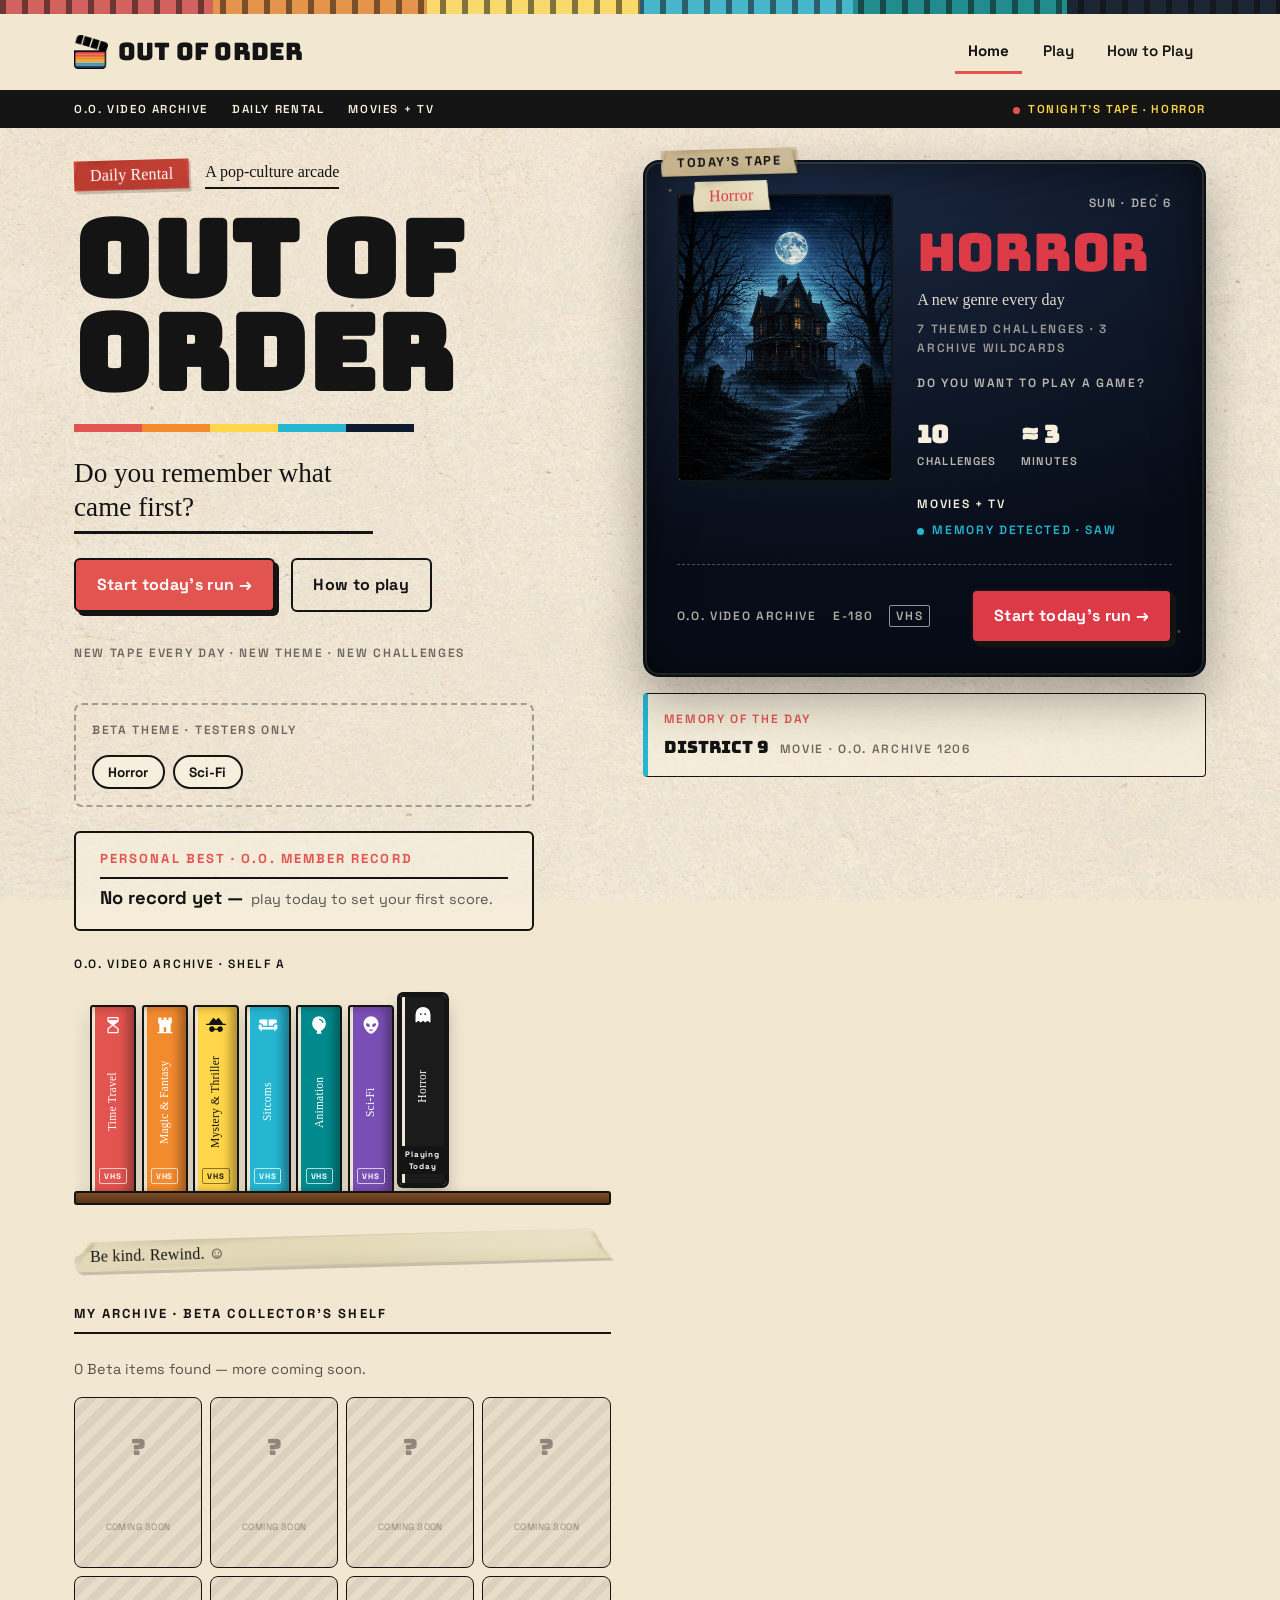
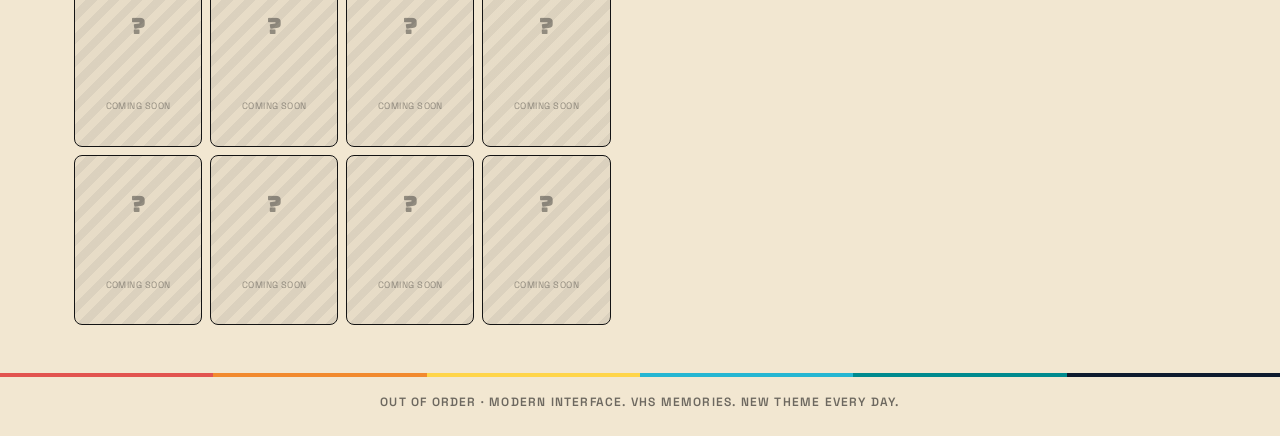
==== commit 2ab92b1f: "Stage C (post user-testing redesign): Daily Theme UX + Beta Theme switcher Third stage of the post-t" ====
--- a/out-of-order/index.html
+++ b/out-of-order/index.html
@@ -66,8 +66,20 @@
       <p class="home__pitch">Do you remember what came first?</p>
 
       <div class="home__actions">
-        <a class="btn btn--primary" href="game.html">Start today's run &rarr;</a>
+        <a class="btn btn--primary" href="game.html" data-start-run>Start today's run &rarr;</a>
         <a class="btn btn--ghost" href="how-to-play.html">How to play</a>
+      </div>
+      <p class="meta home__cta-note">New tape every day &middot; new theme &middot; new challenges</p>
+
+      <!-- Beta Theme switcher — hidden unless the URL has ?beta=true.
+           This is the ONLY way to change the edition; the shelf below is
+           decorative for everyone. -->
+      <div class="beta-theme" data-beta-theme hidden>
+        <span class="meta beta-theme__label">Beta Theme &middot; testers only</span>
+        <div class="beta-theme__buttons">
+          <button type="button" class="beta-theme__btn" data-beta-theme-btn="horror" aria-pressed="false">Horror</button>
+          <button type="button" class="beta-theme__btn" data-beta-theme-btn="sci-fi" aria-pressed="false">Sci-Fi</button>
+        </div>
       </div>
 
       <!-- personal best -->
@@ -83,7 +95,7 @@
       <div class="home__archive-shelf">
         <p class="meta">O.O. Video Archive &middot; Shelf A</p>
         <div class="shelf__wrap">
-          <div class="shelf" data-shelf role="group" aria-label="Archive shelf — pick an edition to preview"></div>
+          <div class="shelf" data-shelf role="group" aria-label="Archive shelf — today's tape is highlighted"></div>
         </div>
         <span class="tape-label tape-label--cream">Be kind. Rewind. &#9786;</span>
       </div>
@@ -104,7 +116,7 @@
       <h2 id="archive-heading" class="sr-only">Today's archive</h2>
 
       <div class="vhs-case">
-        <span class="tape-label tape-label--archive tape-label--stuck">Today's Archive</span>
+        <span class="tape-label tape-label--archive tape-label--stuck">Today's Tape</span>
 
         <div class="vhs-case__poster">
           <!-- JS fills the theme; CSS draws the fallback; a real image layers on top if it loads -->
@@ -119,6 +131,8 @@
         <div class="vhs-case__info">
           <p class="meta vhs-case__date" data-today-date>Wed &middot; Sep 2</p>
           <p class="vhs-case__theme" data-theme-name>Horror</p>
+          <p class="vhs-case__tagline">A new genre every day</p>
+          <p class="meta vhs-case__mix">7 themed challenges &middot; 3 Archive Wildcards</p>
           <p class="meta vhs-case__motifs" data-theme-motifs>Static &middot; Moons &middot; Shadows</p>
 
           <div class="vhs-case__facts">
@@ -136,7 +150,7 @@
             <span data-tape-code>E-180</span>
             <span class="vhs-case__vhs">VHS</span>
           </div>
-          <a class="btn btn--primary" href="game.html">Start today's run &rarr;</a>
+          <a class="btn btn--primary" href="game.html" data-start-run>Start today's run &rarr;</a>
         </div>
       </div>
 
--- a/out-of-order/css/style.css
+++ b/out-of-order/css/style.css
@@ -540,22 +540,14 @@
 .spine--ink { color: var(--color-ink); }
 .spine--ink .spine__tag { border-color: rgba(20, 20, 20, 0.5); }
 
-/* a spine that switches the page to its edition — a real <button> */
-.spine--switch {
-  appearance: none;
-  -webkit-appearance: none;
-  font: inherit;
-  cursor: pointer;
-  transition: transform 150ms ease, box-shadow 150ms ease;
-}
-.spine--switch:hover,
-.spine--switch:focus-visible { transform: translateY(-8px); }        /* pulls out like a tape */
-.spine--switch[aria-pressed="true"] {
-  transform: translateY(-12px);
+/* the tape matching TODAY's edition — pulled out and outlined, like it's
+   already queued up in the machine. The shelf is decorative for everyone
+   (see renderShelf()); this is the only thing that changes on it. */
+.spine--today {
+  transform: translateY(-10px);
   box-shadow: 0 0 0 3px var(--color-ink), 0 12px 18px rgba(20, 20, 20, 0.3);
 }
-/* the active edition's "VHS" tag flips to a filled marker */
-.spine--switch[aria-pressed="true"] .spine__tag {
+.spine--today .spine__tag {
   background: var(--color-ink);
   color: #fff;
   border-color: var(--color-ink);
@@ -618,6 +610,13 @@
   color: var(--theme-primary);
   margin-top: var(--space-1);
 }
+.vhs-case__tagline {
+  font-family: var(--font-marker);
+  font-size: 1rem;
+  color: rgba(247, 239, 221, 0.9);
+  margin-top: 2px;
+}
+.vhs-case__mix { color: rgba(247, 239, 221, 0.6); margin-bottom: var(--space-1); }
 .vhs-case__motifs { color: rgba(247, 239, 221, 0.75); }
 .vhs-case__facts {
   display: flex;
@@ -762,6 +761,34 @@
 }
 
 .home__actions { display: flex; flex-wrap: wrap; gap: var(--space-2); }
+.home__cta-note { margin-top: 0.5rem; color: rgba(20, 20, 20, 0.6); }
+
+/* ---- Beta Theme switcher — testers only, hidden unless ?beta=true ---- */
+.beta-theme {
+  margin-top: var(--space-2);
+  display: flex;
+  flex-wrap: wrap;
+  align-items: center;
+  gap: var(--space-2);
+  padding: var(--space-2);
+  border: 2px dashed rgba(20, 20, 20, 0.35);
+  border-radius: 8px;
+  max-width: 460px;
+}
+.beta-theme__label { color: rgba(20, 20, 20, 0.6); flex-basis: 100%; }
+.beta-theme__buttons { display: flex; gap: 0.5rem; }
+.beta-theme__btn {
+  padding: 0.4rem 0.9rem;
+  font-family: var(--font-ui);
+  font-weight: 700;
+  font-size: 0.85rem;
+  color: var(--color-ink);
+  background: var(--color-label);
+  border: var(--border-ink);
+  border-radius: var(--radius-pill);
+  cursor: pointer;
+}
+.beta-theme__btn[aria-pressed="true"] { background: var(--color-ink); color: #fff; }
 
 /* Personal best box */
 .best {
@@ -950,6 +977,19 @@
   border: 1px solid var(--color-ink);
   border-radius: var(--radius-pill);
   padding: 2px 10px;
+}
+/* Themed Round (theme accent) vs Archive Wildcard (neutral) — explains why
+   an off-theme title can show up during today's edition */
+.challenge__badge {
+  border: 1px solid var(--theme-primary);
+  color: var(--theme-primary);
+  border-radius: var(--radius-pill);
+  padding: 2px 10px;
+  font-weight: 700;
+}
+.challenge__badge--wildcard {
+  border-color: rgba(20, 20, 20, 0.4);
+  color: rgba(20, 20, 20, 0.6);
 }
 
 .challenge__instruction {
@@ -999,6 +1039,39 @@
 }
 
 /* ---- the ORDER card row ---- */
+/* persistent direction guide above every Timeline round — which end is
+   oldest is never left to guesswork */
+.timeline-direction {
+  display: flex;
+  align-items: center;
+  gap: var(--space-2);
+  margin-bottom: var(--space-2);
+}
+.timeline-direction__end {
+  font-size: 0.72rem;
+  font-weight: 700;
+  letter-spacing: 0.06em;
+  text-transform: uppercase;
+  color: rgba(20, 20, 20, 0.65);
+  white-space: nowrap;
+}
+.timeline-direction__line {
+  flex: 1;
+  position: relative;
+  height: 1px;
+  background: rgba(20, 20, 20, 0.25);
+}
+.timeline-direction__arrow {
+  position: absolute;
+  right: -2px;
+  top: 50%;
+  transform: translateY(-50%);
+  color: var(--theme-primary);
+  font-weight: 700;
+  font-size: 1rem;
+  line-height: 1;
+}
+
 .order-list {
   display: grid;
   gap: var(--space-2);
@@ -1059,6 +1132,14 @@
   line-height: 1.15;
   padding: 0.6rem 0.6rem 0.4rem;
   flex: 1;
+}
+
+/* remake/reboot/version disambiguator — e.g. "Dune (Villeneuve Film)".
+   Only titles that need it carry one; never reveals the release year. */
+.version-label {
+  font-weight: 500;
+  font-size: 0.8em;
+  color: rgba(20, 20, 20, 0.55);
 }
 
 /* release-year tag (hidden until REVEAL or feedback) — shared by all 3 types */
@@ -1139,35 +1220,18 @@
 .order-list--revealing .order-card { cursor: pointer; outline: 2px dashed var(--color-cyan); outline-offset: 2px; }
 
 
-/* ---- MECHANIC 02 : BEFORE / AFTER ----
-   A single draggable tag (BEFORE or AFTER, chosen per round) sits above two
-   title cards. Drag the tag onto a card, or just click/tap the card — both
-   do the same thing. */
-.ba__tag-row { display: flex; justify-content: center; margin-bottom: var(--space-2); }
-.ba__tag {
-  display: inline-flex;
-  align-items: center;
-  gap: 0.4rem;
-  padding: 0.6rem 1.4rem;
-  font-family: var(--font-display);
-  font-size: 1.1rem;
-  letter-spacing: 0.04em;
-  color: var(--color-bg);
-  background: var(--color-ink);
-  border-radius: var(--radius-pill);
-  box-shadow: var(--shadow-hard);
-  cursor: grab;
-}
-.ba__tag:active { cursor: grabbing; }
-
-.ba__row {
+/* ---- MECHANIC 02 : WHICH CAME FIRST ----
+   Two title cards. Tap the one that came out first, then Submit Answer.
+   (Was Before/After — the drag tag is gone, the question is now always
+   the same one, so there's nothing left to interpret.) */
+.wcf__row {
   display: grid;
   gap: var(--space-2);
   align-items: stretch;
   grid-template-columns: minmax(0, 1fr) minmax(0, 1fr);
 }
 
-.ba-card {
+.wcf-card {
   display: flex;
   flex-direction: column;
   width: 100%;
@@ -1183,24 +1247,24 @@
   cursor: pointer;
   transition: transform 150ms ease, box-shadow 150ms ease;
 }
-.ba-card:hover:not(:disabled) { transform: translate(-1px, -1px); }
-.ba-card:disabled { cursor: not-allowed; }
-.ba-card__art {
+.wcf-card:hover:not(:disabled) { transform: translate(-1px, -1px); }
+.wcf-card:disabled { cursor: not-allowed; }
+.wcf-card__art {
   margin: 0.5rem 0;
   aspect-ratio: 16 / 9;
   border: var(--border-ink);
   border-radius: 6px;
 }
-.ba-card__art::before {
+.wcf-card__art::before {
   background: linear-gradient(150deg, var(--card-color, var(--color-coral)) 0 55%, rgba(20, 20, 20, 0.55) 55% 100%);
   opacity: 1;
 }
-.ba-card__title { font-family: var(--font-display); font-size: 1.2rem; line-height: 1.05; }
-.ba-card__cat { color: rgba(20, 20, 20, 0.55); margin-top: 0.25rem; }
+.wcf-card__title { font-family: var(--font-display); font-size: 1.2rem; line-height: 1.05; }
+.wcf-card__cat { color: rgba(20, 20, 20, 0.55); margin-top: 0.25rem; }
 
 /* ✓ / ✕ mark, revealed alongside the outline so correctness is never
    colour-only */
-.ba-card__mark {
+.wcf-card__mark {
   position: absolute;
   top: 6px; right: 6px;
   z-index: 4;
@@ -1212,19 +1276,16 @@
   border-radius: 50%;
   background: var(--color-label);
 }
-.ba-card--right .ba-card__mark,
-.ba-card--wrong .ba-card__mark { display: grid; }
-.ba-card--right .ba-card__mark { background: var(--color-teal); color: #fff; }
-.ba-card--wrong .ba-card__mark { background: var(--color-coral); color: #fff; }
-
-/* drag-hover target + chosen / right / wrong states (icon+text+outline —
-   never colour alone) */
-.ba-card--dragover { outline: 3px dashed var(--theme-primary); outline-offset: 2px; }
-.ba-card--on { background: var(--color-ink); color: var(--color-bg); }
-.ba-card--on .ba-card__cat { color: rgba(247, 239, 221, 0.7); }
-.ba-card--right { outline: 3px solid var(--color-teal); outline-offset: 2px; }
-.ba-card--wrong.ba-card--on { background: var(--color-coral); color: #fff; }
-.ba-card--wrong.ba-card--on .ba-card__cat { color: rgba(255, 255, 255, 0.8); }
+.wcf-card--right .wcf-card__mark,
+.wcf-card--wrong .wcf-card__mark { display: grid; }
+.wcf-card--right .wcf-card__mark { background: var(--color-teal); color: #fff; }
+.wcf-card--wrong .wcf-card__mark { background: var(--color-coral); color: #fff; }
+
+.wcf-card--on { background: var(--color-ink); color: var(--color-bg); }
+.wcf-card--on .wcf-card__cat { color: rgba(247, 239, 221, 0.7); }
+.wcf-card--right { outline: 3px solid var(--color-teal); outline-offset: 2px; }
+.wcf-card--wrong.wcf-card--on { background: var(--color-coral); color: #fff; }
+.wcf-card--wrong.wcf-card--on .wcf-card__cat { color: rgba(255, 255, 255, 0.8); }
 
 
 /* ---- MECHANIC 03 : INSERT ---- */
@@ -1380,6 +1441,116 @@
 .quote-option--wrong.quote-option--on { background: var(--color-coral); color: #fff; }
 .quote-option--out { opacity: 0.3; text-decoration: line-through; cursor: not-allowed; }
 
+/* ---- MECHANIC 05 : ODD ONE OUT ----
+   4 titles in a 2x2 grid at every width (never 1 column) — tap the one
+   that doesn't belong. */
+.ooo__grid {
+  display: grid;
+  grid-template-columns: minmax(0, 1fr) minmax(0, 1fr);
+  gap: var(--space-2);
+}
+.ooo-card {
+  position: relative;
+  display: flex;
+  flex-direction: column;
+  width: 100%;
+  text-align: left;
+  font: inherit;
+  background: #fbf6e9;
+  border: var(--border-ink);
+  border-top: 8px solid var(--card-color, var(--color-coral));
+  border-radius: 10px;
+  box-shadow: var(--shadow-card);
+  padding: var(--space-1);
+  overflow: hidden;
+  cursor: pointer;
+  transition: transform 150ms ease;
+}
+.ooo-card:hover:not(:disabled) { transform: translate(-1px, -1px); }
+.ooo-card:disabled { cursor: not-allowed; }
+.ooo-card__art { aspect-ratio: 16 / 9; border: var(--border-ink); border-radius: 6px; }
+.ooo-card__art::before {
+  background: linear-gradient(150deg, var(--card-color, var(--color-coral)) 0 55%, rgba(20, 20, 20, 0.55) 55% 100%);
+  opacity: 1;
+}
+.ooo-card__title { font-weight: 700; font-size: 0.85rem; line-height: 1.15; padding: 0.4rem 0.2rem 0.1rem; }
+
+.ooo-card__mark {
+  position: absolute;
+  top: 6px; right: 6px;
+  z-index: 4;
+  display: none;
+  width: 1.6rem; height: 1.6rem;
+  place-items: center;
+  font-weight: 700;
+  border: 2px solid var(--color-ink);
+  border-radius: 50%;
+  background: var(--color-label);
+}
+.ooo-card--right .ooo-card__mark,
+.ooo-card--wrong .ooo-card__mark { display: grid; }
+.ooo-card--right .ooo-card__mark { background: var(--color-teal); color: #fff; }
+.ooo-card--wrong .ooo-card__mark { background: var(--color-coral); color: #fff; }
+
+.ooo-card--on { background: var(--color-ink); color: var(--color-bg); }
+.ooo-card--right { outline: 3px solid var(--color-teal); outline-offset: 2px; }
+.ooo-card--wrong.ooo-card--on { background: var(--color-coral); color: #fff; }
+.ooo-card--out { opacity: 0.35; cursor: not-allowed; }
+
+/* ---- MECHANIC 06 : PIXEL SCENE ("Recognize This Scene?") ----
+   One large supplied image + 3 answer options, styled exactly like QUOTE
+   (same options list, an image instead of a line of dialogue). */
+.pixel-scene {
+  border: var(--border-ink);
+  border-radius: 8px;
+  overflow: hidden;
+  box-shadow: var(--shadow-card);
+  background: var(--color-ink);
+}
+.pixel-scene__img {
+  display: block;
+  width: 100%;
+  height: auto;
+  image-rendering: pixelated;
+}
+.pixel-scene-options { display: grid; gap: var(--space-2); margin-top: var(--space-3); }
+.pixel-scene-opt {
+  display: flex;
+  align-items: center;
+  gap: var(--space-2);
+  width: 100%;
+  min-height: 56px;
+  padding: 0.7rem 1rem;
+  text-align: left;
+  font-family: var(--font-ui);
+  font-weight: 700;
+  font-size: 1rem;
+  color: var(--color-ink);
+  background: var(--color-label);
+  border: var(--border-ink);
+  border-radius: 8px;
+  box-shadow: 2px 2px 0 var(--color-ink);
+  cursor: pointer;
+  transition: transform 150ms ease, background-color 150ms ease;
+}
+.pixel-scene-opt:hover:not(:disabled) { transform: translate(-1px, -1px); background: #fbf3df; }
+.pixel-scene-opt__letter {
+  flex: none;
+  display: grid;
+  place-items: center;
+  width: 1.8rem; height: 1.8rem;
+  font-family: var(--font-display);
+  font-size: 0.85rem;
+  border: 2px solid var(--color-ink);
+  border-radius: 50%;
+}
+.pixel-scene-opt--on { background: var(--color-ink); color: var(--color-bg); }
+.pixel-scene-opt--on .pixel-scene-opt__letter { border-color: var(--color-bg); }
+.pixel-scene-opt--right { outline: 3px solid var(--color-teal); outline-offset: 2px; }
+.pixel-scene-opt--right .pixel-scene-opt__letter { background: var(--color-teal); color: #fff; border-color: var(--color-teal); }
+.pixel-scene-opt--wrong.pixel-scene-opt--on { background: var(--color-coral); color: #fff; }
+.pixel-scene-opt--out { opacity: 0.3; text-decoration: line-through; cursor: not-allowed; }
+
 /* ---- action row : power-ups + double down + lock ---- */
 .challenge__actions {
   display: flex;
@@ -1522,6 +1693,7 @@
 @keyframes feedback-pop { from { transform: translateY(10px); } to { transform: translateY(0); } }
 
 .feedback--correct .feedback__box { border-left-color: var(--color-teal); }
+.feedback--partial .feedback__box { border-left-color: var(--color-orange); }
 .feedback--incorrect .feedback__box { border-left-color: var(--color-coral); }
 
 /* wrong answer: the pop-up does a brief VHS-tracking wobble instead of the pop */
@@ -1542,8 +1714,10 @@
   font-weight: 700;
 }
 .feedback--correct .feedback__mark { background: var(--color-teal); color: #fff; }
+.feedback--partial .feedback__mark { background: var(--color-orange); color: #fff; }
 .feedback--incorrect .feedback__mark { background: var(--color-coral); color: #fff; }
 .feedback__title { font-family: var(--font-display); font-size: clamp(1.2rem, 5vw, 1.8rem); }
+.feedback__subtitle { color: rgba(20, 20, 20, 0.65); font-weight: 600; margin-top: -0.3rem; }
 .feedback__stamp {
   margin-left: auto;
   font-family: var(--font-marker);
@@ -1555,6 +1729,7 @@
   transform: rotate(-3deg);
 }
 .feedback--correct .feedback__stamp { color: var(--color-teal); border-color: var(--color-teal); }
+.feedback--partial .feedback__stamp { color: var(--color-orange); border-color: var(--color-orange); }
 .feedback--incorrect .feedback__stamp { color: var(--color-coral); border-color: var(--color-coral); }
 
 .feedback__timeline {
@@ -1781,6 +1956,7 @@
 @media (min-width: 1024px) {
   /* Home becomes two columns: hero | Today's Archive */
   .home { grid-template-columns: minmax(0, 1fr) minmax(0, 1.05fr); align-items: start; }
+  .type-grid { grid-template-columns: repeat(3, 1fr); }   /* 5 challenge types: 3 + 2 */
 }
 
 /* ---- Game page: stack the card row and the action row on small screens ---- */
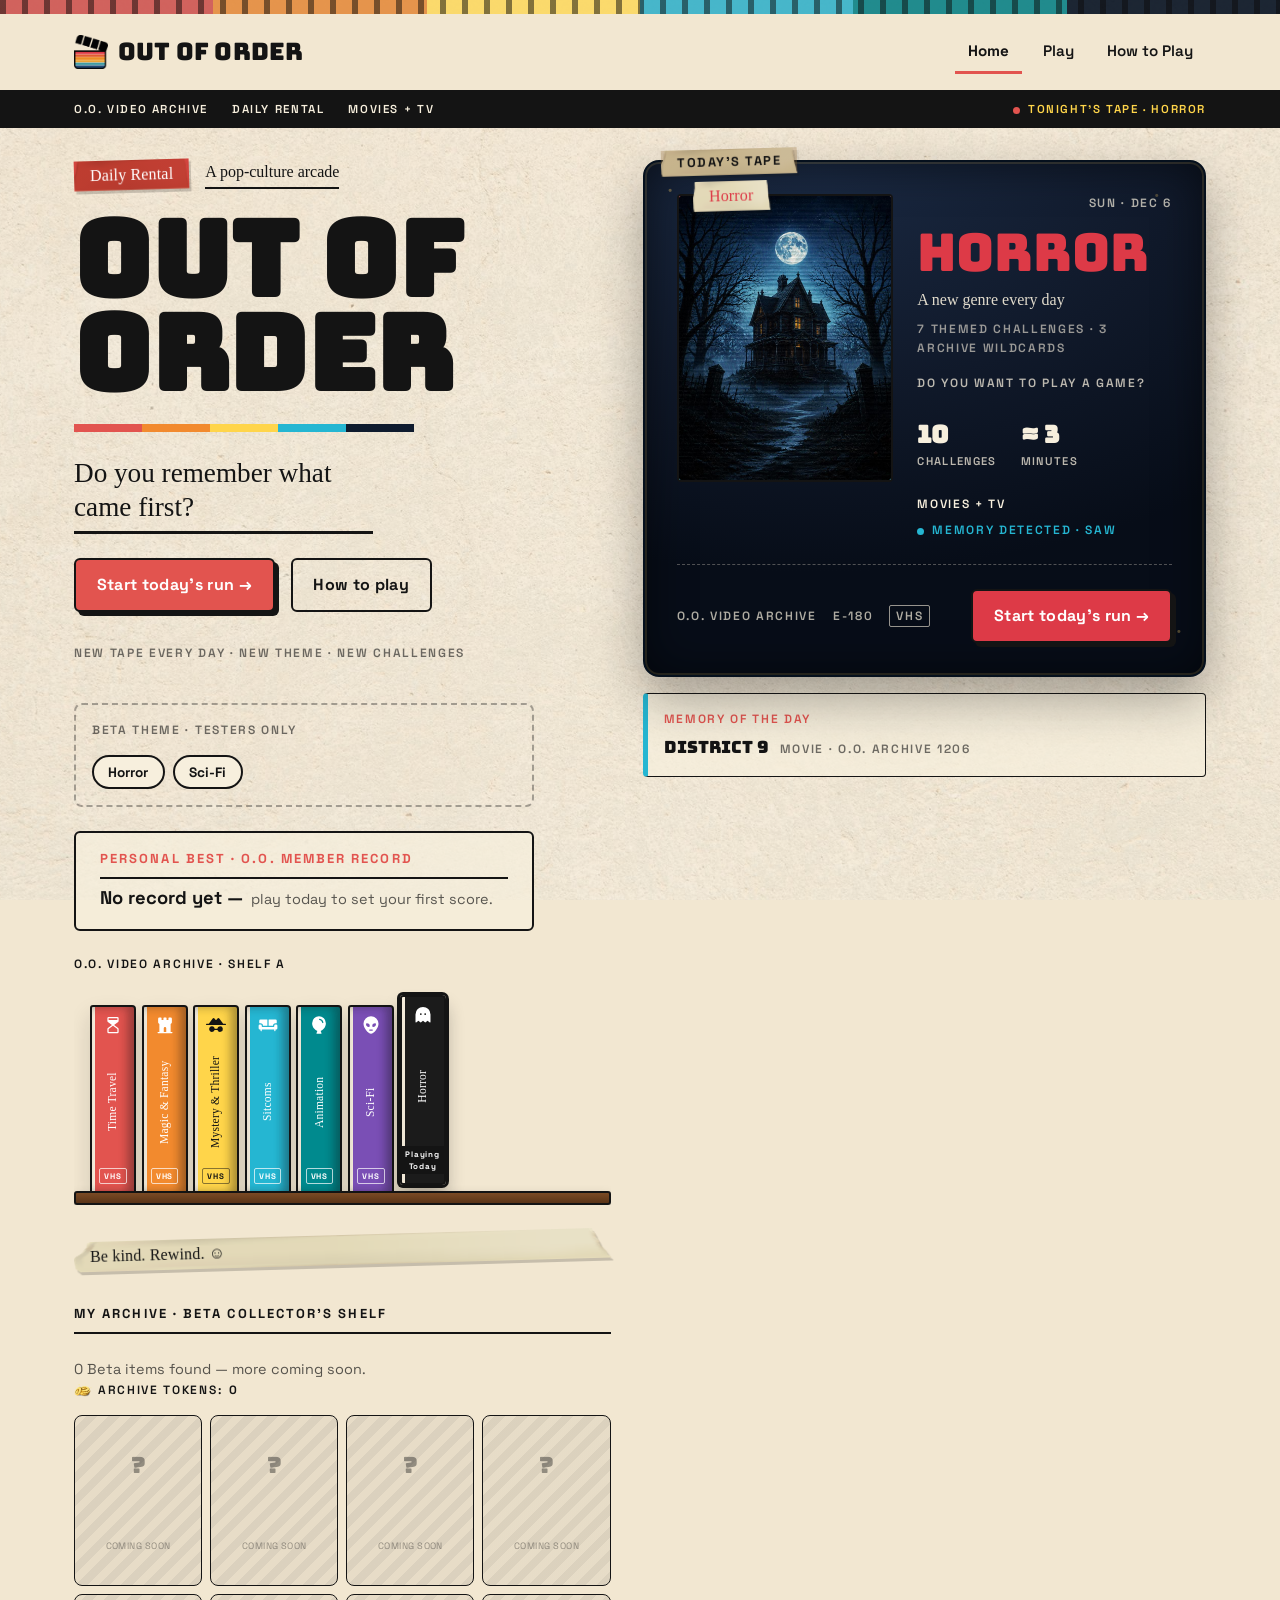
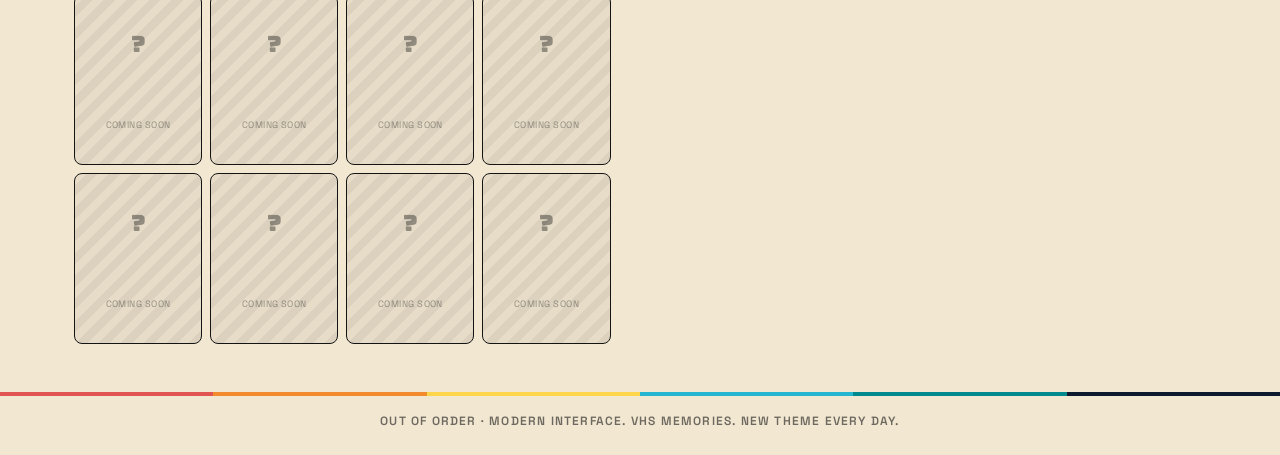
==== commit 16c35253: "Stage D (post user-testing redesign): Archive Tokens, Mystery Tape, Encore Mode Final stage of the p" ====
--- a/out-of-order/index.html
+++ b/out-of-order/index.html
@@ -100,10 +100,14 @@
         <span class="tape-label tape-label--cream">Be kind. Rewind. &#9786;</span>
       </div>
 
-      <!-- My Archive: Beta collectibles, unlocked by score in a single run -->
+      <!-- My Archive: Beta collectibles, unlocked with Archive Tokens via a Mystery Tape -->
       <section class="archive-collection" aria-labelledby="archive-collection-heading">
         <p class="section-label" id="archive-collection-heading">My Archive &middot; Beta Collector's Shelf</p>
         <p class="archive-collection__status" data-collection-status>0 Beta items found — more coming soon.</p>
+        <p class="meta archive-collection__tokens">
+          <img class="archive-collection__token-icon" src="assets/images/token.png" alt="" aria-hidden="true">
+          Archive Tokens: <strong data-tokens-home-balance>0</strong>
+        </p>
         <div class="archive-collection__grid" data-collection-grid></div>
       </section>
 
--- a/out-of-order/css/style.css
+++ b/out-of-order/css/style.css
@@ -815,7 +815,14 @@
    A 12-slot grid. Only 2 slots can ever hold something in this Beta; the
    rest are always locked "coming soon" placeholders — never a complete set. */
 .archive-collection { margin-top: var(--space-2); }
-.archive-collection__status { color: rgba(20, 20, 20, 0.7); font-size: 0.9rem; margin-bottom: var(--space-2); }
+.archive-collection__status { color: rgba(20, 20, 20, 0.7); font-size: 0.9rem; }
+.archive-collection__tokens {
+  display: flex;
+  align-items: center;
+  gap: 0.4rem;
+  margin-bottom: var(--space-2);
+}
+.archive-collection__token-icon { width: 1.1rem; height: auto; }
 .archive-collection__grid {
   display: grid;
   grid-template-columns: repeat(4, minmax(0, 1fr));
@@ -1810,6 +1817,68 @@
 }
 .results__actions { display: flex; flex-wrap: wrap; gap: var(--space-2); justify-content: center; margin-top: var(--space-3); }
 .results__copied { margin-top: var(--space-2); color: var(--color-teal); font-weight: 600; }
+.results__score--sub { font-size: clamp(1.6rem, 5vw, 2.2rem); margin-top: var(--space-1); }
+
+/* round-by-round breakdown — one small badge per round, left = round 1 */
+.results__breakdown {
+  display: flex;
+  flex-wrap: wrap;
+  gap: 6px;
+  justify-content: center;
+  max-width: 420px;
+  margin: var(--space-3) auto 0;
+}
+.results__breakdown-item {
+  display: inline-grid;
+  place-items: center;
+  width: 1.9rem; height: 1.9rem;
+  font-weight: 700;
+  font-size: 0.85rem;
+  border: 2px solid var(--color-ink);
+  border-radius: 50%;
+  background: var(--color-label);
+}
+.results__breakdown-item--correct { background: var(--color-teal); color: #fff; }
+.results__breakdown-item--partial { background: var(--color-orange); color: #fff; }
+.results__breakdown-item--incorrect { background: var(--color-coral); color: #fff; }
+
+/* Run Reward — Archive Tokens earned + running balance + Mystery Tape */
+.results__tokens {
+  margin: var(--space-3) auto 0;
+  max-width: 320px;
+  border: var(--border-ink);
+  border-radius: var(--radius-card);
+  background: rgba(247, 239, 221, 0.9);
+  padding: var(--space-2) var(--space-3);
+}
+.results__tokens-label { color: var(--theme-primary); margin-bottom: 0.2rem; }
+.results__tokens-earned {
+  display: flex;
+  align-items: center;
+  justify-content: center;
+  gap: 0.4rem;
+  font-family: var(--font-display);
+  font-size: 1.3rem;
+}
+.results__token-icon { width: 1.6rem; height: auto; }
+.results__mystery-tape {
+  margin-top: var(--space-2);
+  padding-top: var(--space-2);
+  border-top: 1px dashed rgba(20, 20, 20, 0.3);
+}
+.results__mystery-ready {
+  font-family: var(--font-marker);
+  font-size: 1.1rem;
+  margin-bottom: 0.4rem;
+}
+
+/* Encore CTA at the bottom of the Daily Run results */
+.results__encore {
+  margin-top: var(--space-4);
+  padding-top: var(--space-3);
+  border-top: 1px dashed rgba(20, 20, 20, 0.3);
+}
+.results__encore-note { margin-top: 0.4rem; }
 
 /* shown only when a run's score just crossed a collectible's threshold */
 .results__unlocked {
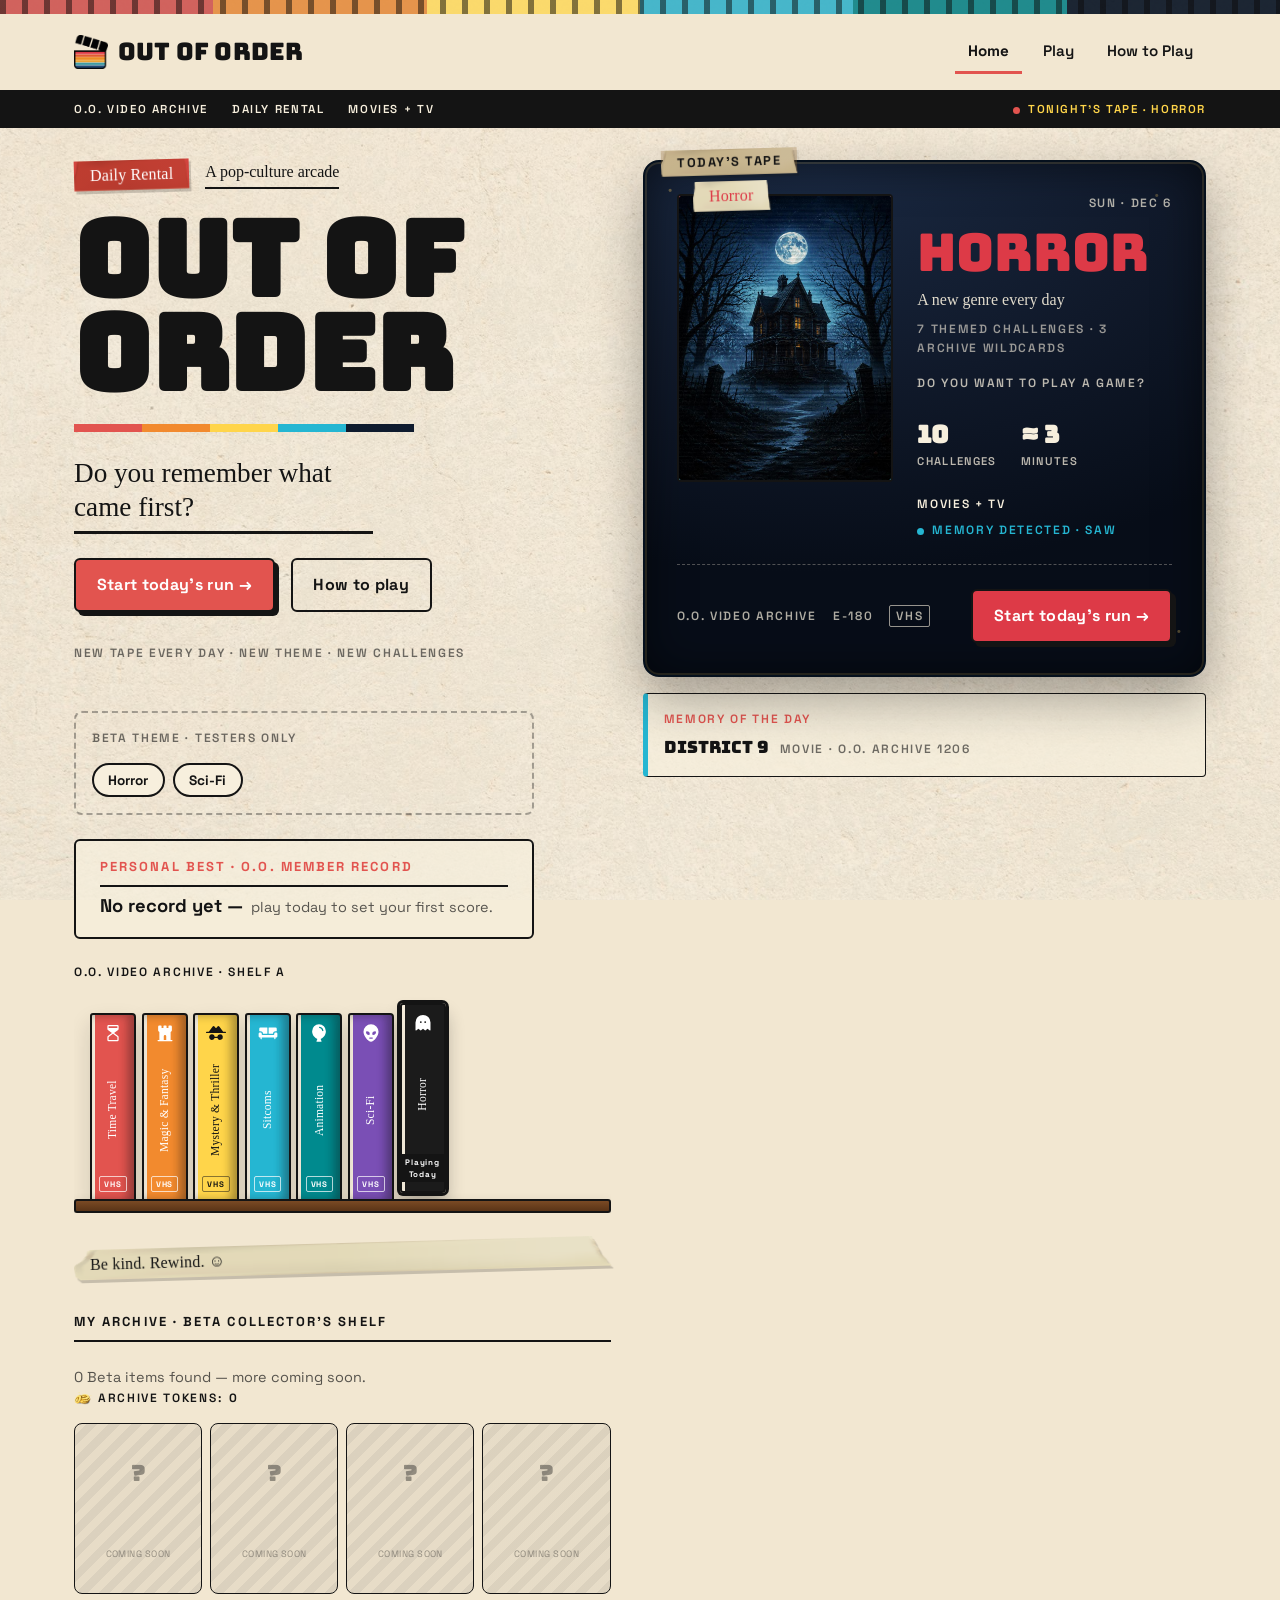
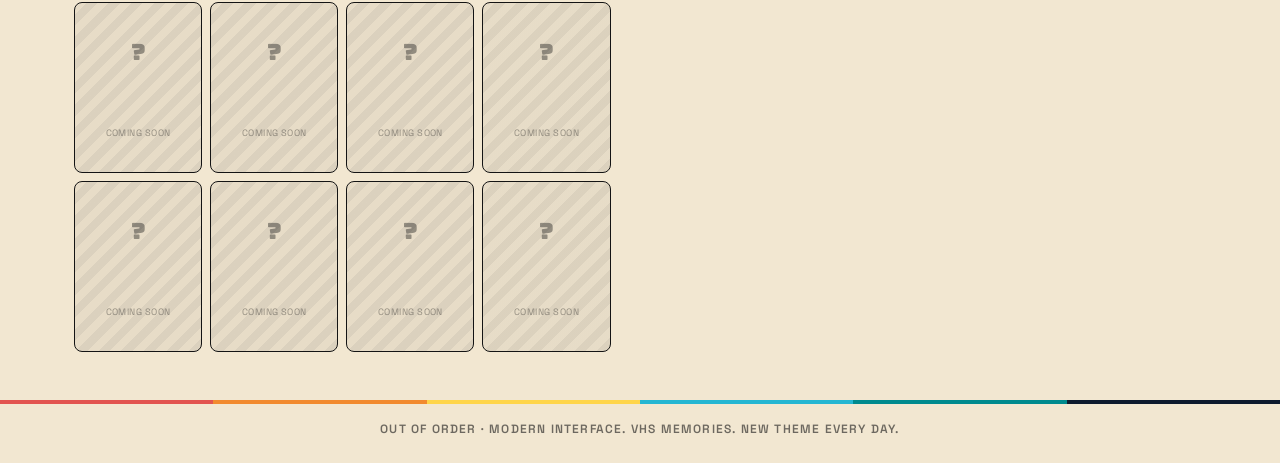
==== commit 5d256ecb: "Home page: fix mobile order of Today's Archive VHS card On narrow screens the VHS card was stacking " ====
--- a/out-of-order/index.html
+++ b/out-of-order/index.html
@@ -51,9 +51,9 @@
   <main class="home" id="main">
 
     <!-- ============================================================
-         LEFT COLUMN — hero
+         HERO INTRO — brand, pitch, CTAs. Always first, on every width.
          ============================================================ -->
-    <section class="home__hero">
+    <section class="home__intro">
 
       <div class="home__kicker">
         <span class="tape-label tape-label--red">Daily Rental</span>
@@ -71,50 +71,12 @@
       </div>
       <p class="meta home__cta-note">New tape every day &middot; new theme &middot; new challenges</p>
 
-      <!-- Beta Theme switcher — hidden unless the URL has ?beta=true.
-           This is the ONLY way to change the edition; the shelf below is
-           decorative for everyone. -->
-      <div class="beta-theme" data-beta-theme hidden>
-        <span class="meta beta-theme__label">Beta Theme &middot; testers only</span>
-        <div class="beta-theme__buttons">
-          <button type="button" class="beta-theme__btn" data-beta-theme-btn="horror" aria-pressed="false">Horror</button>
-          <button type="button" class="beta-theme__btn" data-beta-theme-btn="sci-fi" aria-pressed="false">Sci-Fi</button>
-        </div>
-      </div>
-
-      <!-- personal best -->
-      <section class="best" aria-labelledby="best-heading">
-        <p class="section-label best__head" id="best-heading">Personal Best &middot; O.O. Member Record</p>
-        <div class="best__body" data-personal-best aria-live="polite">
-          <p class="best__none">No record yet &mdash;</p>
-          <p class="best__hint">play today to set your first score.</p>
-        </div>
-      </section>
-
-      <!-- category shelf -->
-      <div class="home__archive-shelf">
-        <p class="meta">O.O. Video Archive &middot; Shelf A</p>
-        <div class="shelf__wrap">
-          <div class="shelf" data-shelf role="group" aria-label="Archive shelf — today's tape is highlighted"></div>
-        </div>
-        <span class="tape-label tape-label--cream">Be kind. Rewind. &#9786;</span>
-      </div>
-
-      <!-- My Archive: Beta collectibles, unlocked with Archive Tokens via a Mystery Tape -->
-      <section class="archive-collection" aria-labelledby="archive-collection-heading">
-        <p class="section-label" id="archive-collection-heading">My Archive &middot; Beta Collector's Shelf</p>
-        <p class="archive-collection__status" data-collection-status>0 Beta items found — more coming soon.</p>
-        <p class="meta archive-collection__tokens">
-          <img class="archive-collection__token-icon" src="assets/images/token.png" alt="" aria-hidden="true">
-          Archive Tokens: <strong data-tokens-home-balance>0</strong>
-        </p>
-        <div class="archive-collection__grid" data-collection-grid></div>
-      </section>
-
     </section>
 
     <!-- ============================================================
-         RIGHT COLUMN — Today's Archive (VHS case)
+         TODAY'S ARCHIVE (VHS case) — desktop: right column, full height.
+         mobile: right under the intro, ahead of the shelf/collection
+         below, so the day's theme doesn't get buried by scrolling.
          ============================================================ -->
     <section class="archive-panel" aria-labelledby="archive-heading">
       <h2 id="archive-heading" class="sr-only">Today's archive</h2>
@@ -166,6 +128,55 @@
       </p>
     </section>
 
+    <!-- ============================================================
+         HERO EXTRAS — beta switcher, personal best, shelf, collection.
+         Desktop: rest of the left column, under the intro. Mobile: below
+         Today's Archive above.
+         ============================================================ -->
+    <div class="home__extras">
+
+      <!-- Beta Theme switcher — hidden unless the URL has ?beta=true.
+           This is the ONLY way to change the edition; the shelf below is
+           decorative for everyone. -->
+      <div class="beta-theme" data-beta-theme hidden>
+        <span class="meta beta-theme__label">Beta Theme &middot; testers only</span>
+        <div class="beta-theme__buttons">
+          <button type="button" class="beta-theme__btn" data-beta-theme-btn="horror" aria-pressed="false">Horror</button>
+          <button type="button" class="beta-theme__btn" data-beta-theme-btn="sci-fi" aria-pressed="false">Sci-Fi</button>
+        </div>
+      </div>
+
+      <!-- personal best -->
+      <section class="best" aria-labelledby="best-heading">
+        <p class="section-label best__head" id="best-heading">Personal Best &middot; O.O. Member Record</p>
+        <div class="best__body" data-personal-best aria-live="polite">
+          <p class="best__none">No record yet &mdash;</p>
+          <p class="best__hint">play today to set your first score.</p>
+        </div>
+      </section>
+
+      <!-- category shelf -->
+      <div class="home__archive-shelf">
+        <p class="meta">O.O. Video Archive &middot; Shelf A</p>
+        <div class="shelf__wrap">
+          <div class="shelf" data-shelf role="group" aria-label="Archive shelf — today's tape is highlighted"></div>
+        </div>
+        <span class="tape-label tape-label--cream">Be kind. Rewind. &#9786;</span>
+      </div>
+
+      <!-- My Archive: Beta collectibles, unlocked with Archive Tokens via a Mystery Tape -->
+      <section class="archive-collection" aria-labelledby="archive-collection-heading">
+        <p class="section-label" id="archive-collection-heading">My Archive &middot; Beta Collector's Shelf</p>
+        <p class="archive-collection__status" data-collection-status>0 Beta items found — more coming soon.</p>
+        <p class="meta archive-collection__tokens">
+          <img class="archive-collection__token-icon" src="assets/images/token.png" alt="" aria-hidden="true">
+          Archive Tokens: <strong data-tokens-home-balance>0</strong>
+        </p>
+        <div class="archive-collection__grid" data-collection-grid></div>
+      </section>
+
+    </div>
+
   </main>
 
   <footer class="site-footer">
--- a/out-of-order/css/style.css
+++ b/out-of-order/css/style.css
@@ -710,19 +710,32 @@
 /* ============================================================================
    14  HOME PAGE
    Two columns on desktop: hero (left) + Today's Archive VHS case (right).
+
+   Named grid areas (not DOM order) decide where each block sits, so the
+   same three sections — intro / archive / extras — can read top-to-bottom
+   on mobile (intro, then today's theme, then the shelf/collection stuff)
+   while still forming the classic two-column layout on desktop. See the
+   "min-width: 1024px" rule below for the desktop arrangement.
    ========================================================================== */
 .home {
   display: grid;
   grid-template-columns: minmax(0, 1fr);   /* keeps children from forcing the page wide */
+  grid-template-areas:
+    "intro"
+    "archive"
+    "extras";
   gap: var(--space-4);
 }
 
-.home__hero {
+.home__intro, .home__extras {
   display: grid;
   grid-template-columns: minmax(0, 1fr);
   gap: var(--space-3);
   align-content: start;
 }
+.home__intro { grid-area: intro; }
+.home__extras { grid-area: extras; }
+.archive-panel { grid-area: archive; }
 
 .home__kicker { display: flex; align-items: center; gap: var(--space-2); flex-wrap: wrap; }
 .home__kicker-note {
@@ -1227,6 +1240,22 @@
 .order-list--revealing .order-card { cursor: pointer; outline: 2px dashed var(--color-cyan); outline-offset: 2px; }
 
 
+/* small numbered circle in front of a card title — shown on WHICH CAME
+   FIRST and ODD ONE OUT cards so the on-screen number matches the
+   keyboard shortcut that picks that card. */
+.card-num {
+  display: inline-grid;
+  place-items: center;
+  width: 1.4rem; height: 1.4rem;
+  margin-right: 0.35em;
+  font-family: var(--font-display);
+  font-size: 0.7rem;
+  border: 2px solid var(--color-ink);
+  border-radius: 50%;
+  background: var(--color-bg);
+  vertical-align: middle;
+}
+
 /* ---- MECHANIC 02 : WHICH CAME FIRST ----
    Two title cards. Tap the one that came out first, then Submit Answer.
    (Was Before/After — the drag tag is gone, the question is now always
@@ -2023,8 +2052,15 @@
 }
 
 @media (min-width: 1024px) {
-  /* Home becomes two columns: hero | Today's Archive */
-  .home { grid-template-columns: minmax(0, 1fr) minmax(0, 1.05fr); align-items: start; }
+  /* Home becomes two columns: intro + extras stacked on the left,
+     Today's Archive as one tall card on the right. */
+  .home {
+    grid-template-columns: minmax(0, 1fr) minmax(0, 1.05fr);
+    grid-template-areas:
+      "intro   archive"
+      "extras  archive";
+    align-items: start;
+  }
   .type-grid { grid-template-columns: repeat(3, 1fr); }   /* 5 challenge types: 3 + 2 */
 }
 
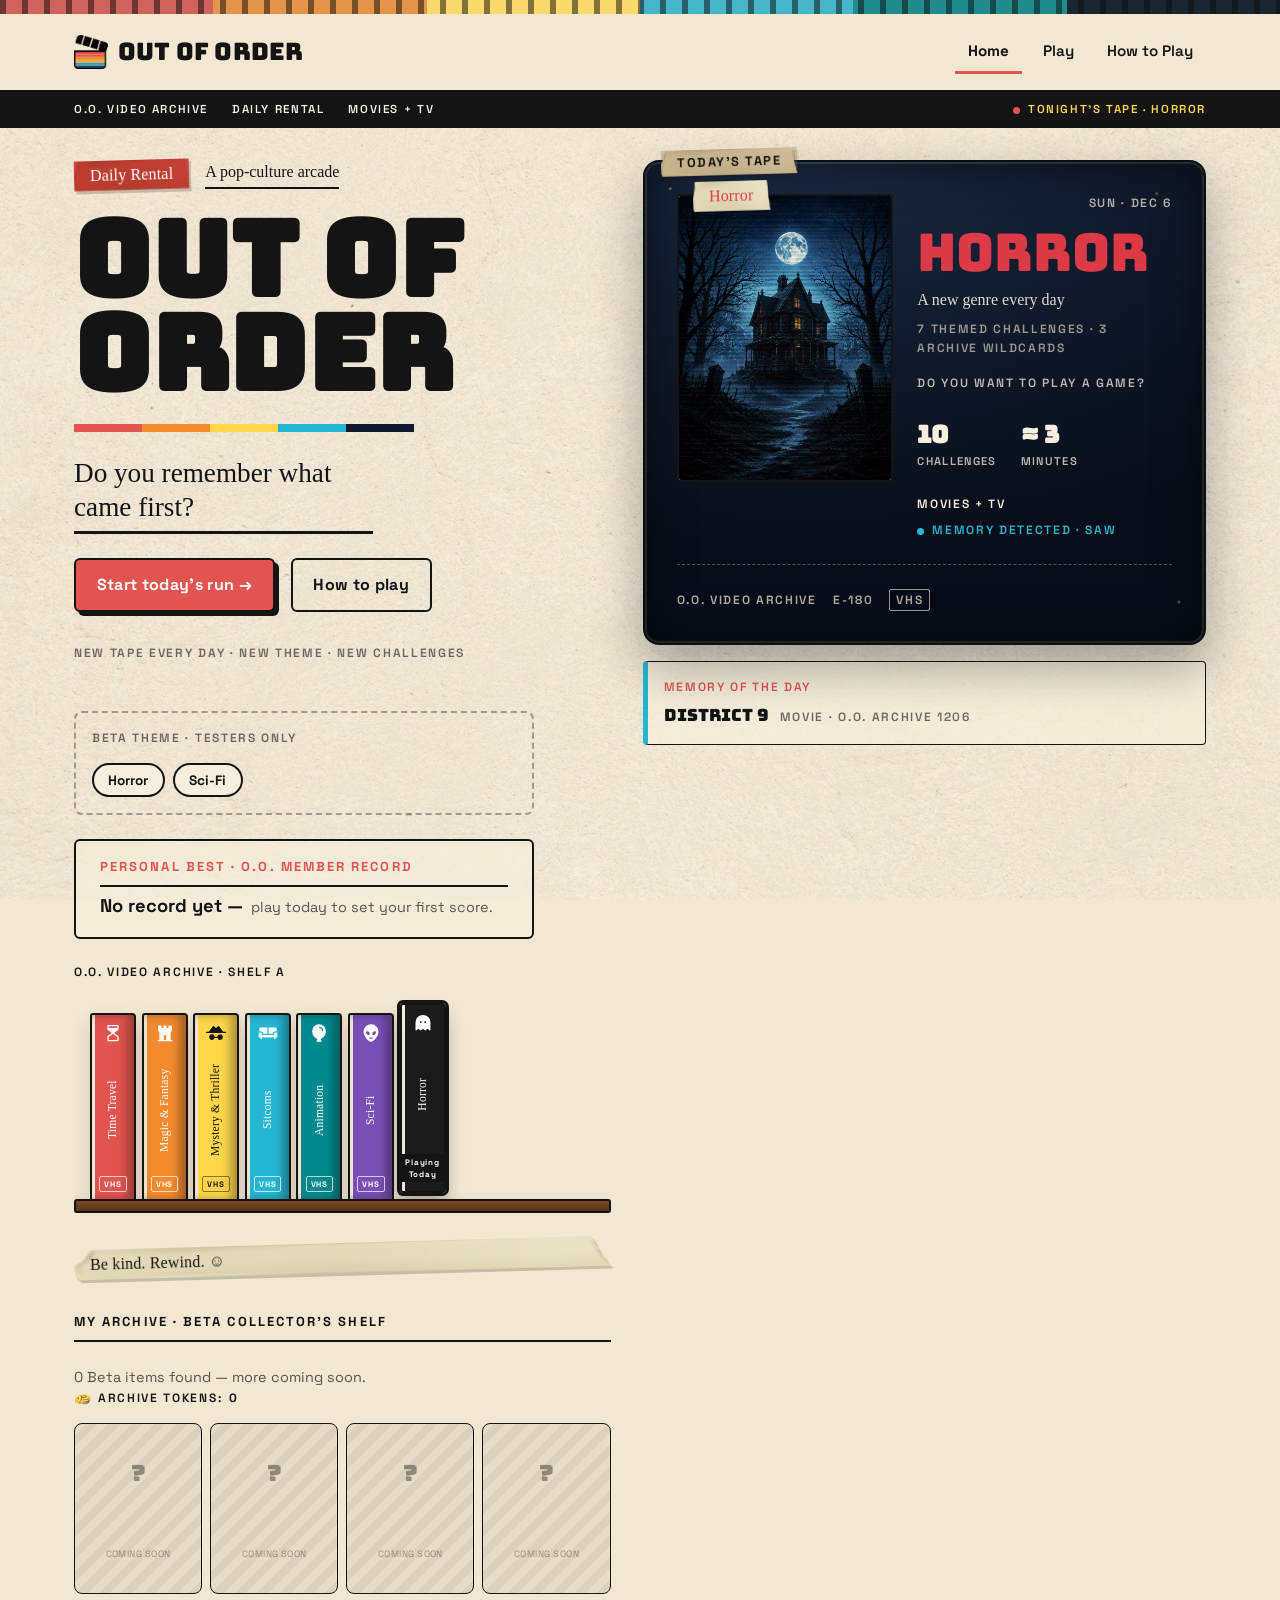
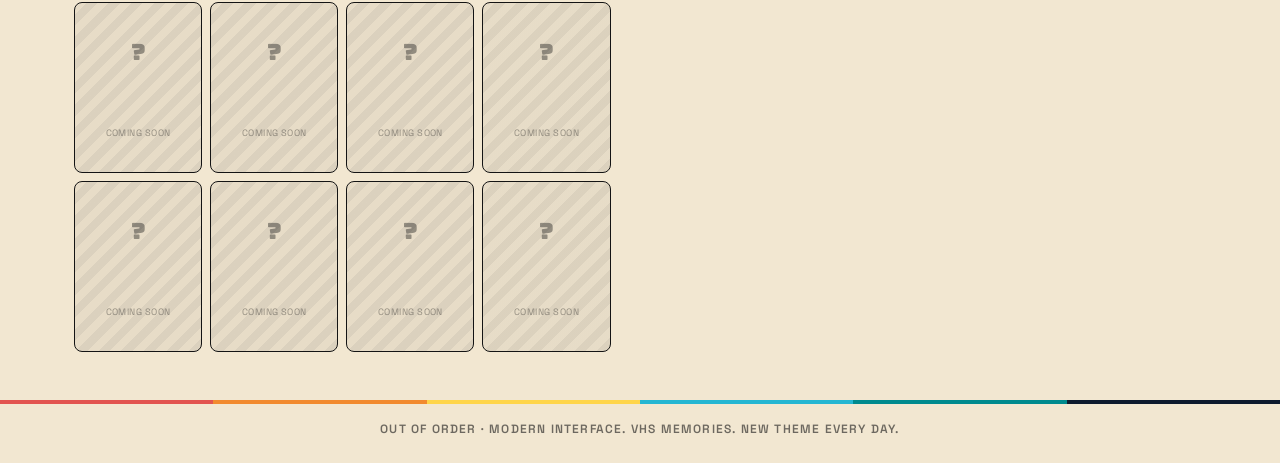
==== commit f4829d62: "Mobile nav: hamburger menu, and cut redundant Start CTAs The nav's Home/Play/How to Play links now c" ====
--- a/out-of-order/index.html
+++ b/out-of-order/index.html
@@ -28,7 +28,11 @@
         <img class="site-nav__logo" src="assets/images/logo.png" alt="" width="34" height="34">
         OUT OF ORDER
       </a>
-      <ul class="site-nav__links">
+      <!-- hamburger toggle — hidden by CSS above the mobile breakpoint,
+           where the links row next to it is just always shown instead -->
+      <button type="button" class="site-nav__toggle" data-nav-toggle
+              aria-expanded="false" aria-controls="site-nav-links" aria-label="Menu">☰</button>
+      <ul class="site-nav__links" id="site-nav-links" data-nav-links hidden>
         <li><a href="index.html" aria-current="page">Home</a></li>
         <li><a href="game.html">Play</a></li>
         <li><a href="how-to-play.html">How to Play</a></li>
@@ -110,13 +114,15 @@
           <p class="meta vhs-case__hint">Memory detected &middot; <span data-theme-hint>The Shining</span></p>
         </div>
 
+        <!-- No second "Start today's run" here on purpose — the hero above
+             already has the one CTA for starting the game; this card is
+             just previewing today's theme. -->
         <div class="vhs-case__footer">
           <div class="vhs-case__print meta">
             <span>O.O. Video Archive</span>
             <span data-tape-code>E-180</span>
             <span class="vhs-case__vhs">VHS</span>
           </div>
-          <a class="btn btn--primary" href="game.html" data-start-run>Start today's run &rarr;</a>
         </div>
       </div>
 
--- a/out-of-order/css/style.css
+++ b/out-of-order/css/style.css
@@ -282,6 +282,23 @@
 .site-nav__links a[aria-current="page"] {
   border-bottom-color: var(--theme-primary);
   font-weight: 700;
+}
+
+/* hamburger button — only shown below the mobile breakpoint (see the
+   max-width: 600px rule further down); the links list stays the always-
+   visible row above it no matter what "hidden" is set to. */
+.site-nav__toggle {
+  display: none;
+  width: 44px;
+  height: 44px;
+  align-items: center;
+  justify-content: center;
+  font-size: 1.4rem;
+  line-height: 1;
+  background: var(--color-bg);
+  border: var(--border-ink);
+  border-radius: 6px;
+  cursor: pointer;
 }
 
 /* Black "video archive" strip under the nav (Home page). */
@@ -2082,9 +2099,28 @@
 }
 
 @media (max-width: 600px) {
-  .site-nav__inner { flex-direction: column; align-items: stretch; gap: var(--space-1); }
-  .site-nav__links { justify-content: space-between; }
-  .site-nav__links a { flex: 1; text-align: center; }
+  /* Home / Play / How to Play collapse into a hamburger menu so the two
+     redundant "start the game" CTAs already on the Home page below don't
+     get a THIRD one crowding the header too. */
+  .site-nav__toggle { display: inline-flex; }
+  .site-nav__links {
+    position: absolute;
+    top: 100%;
+    left: 0;
+    right: 0;
+    z-index: 20;
+    flex-direction: column;
+    gap: 0;
+    background: var(--color-bg);
+    border-bottom: var(--border-ink);
+    box-shadow: 0 10px 16px rgba(20, 20, 20, 0.18);
+  }
+  .site-nav__links[hidden] { display: none; }
+  .site-nav__links a {
+    padding: var(--space-3);
+    border-bottom: 1px solid rgba(20, 20, 20, 0.12);
+  }
+  .site-nav__links li:last-child a { border-bottom: none; }
 }
 
 @media (max-width: 420px) {
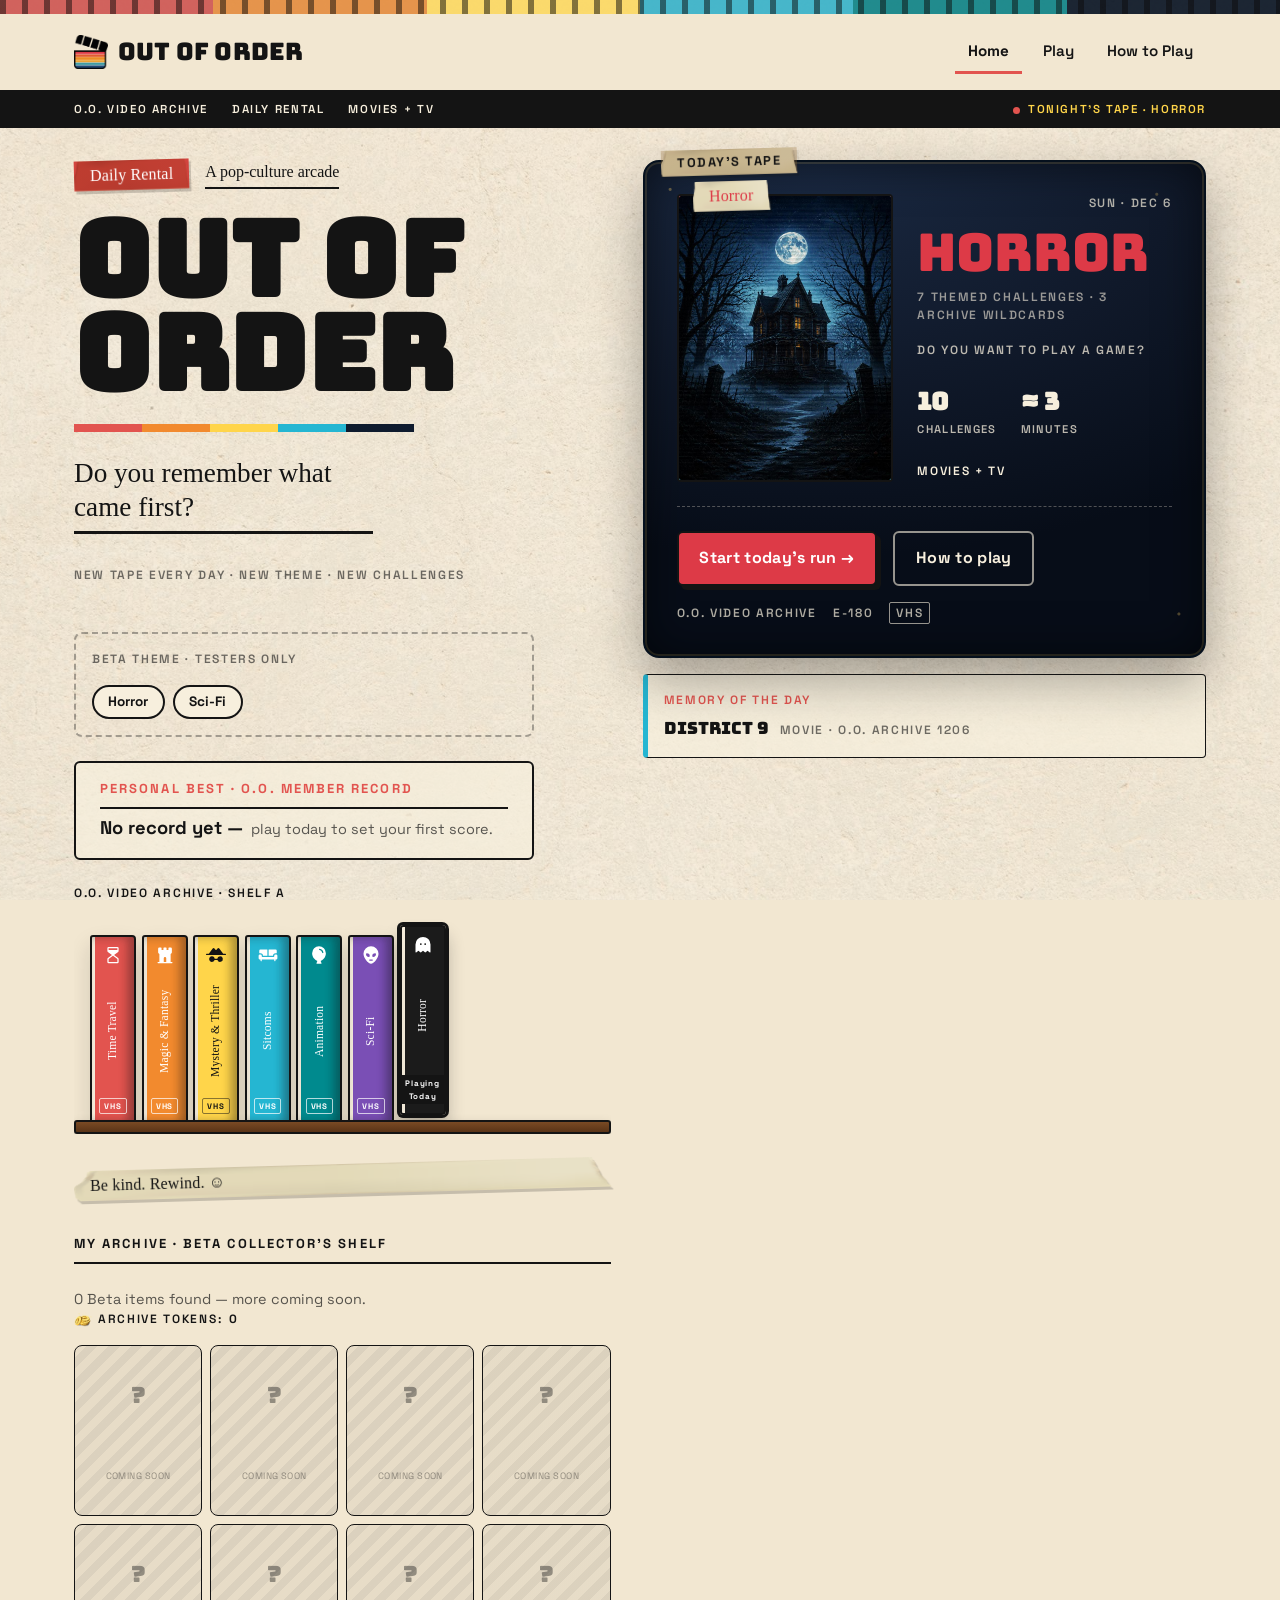
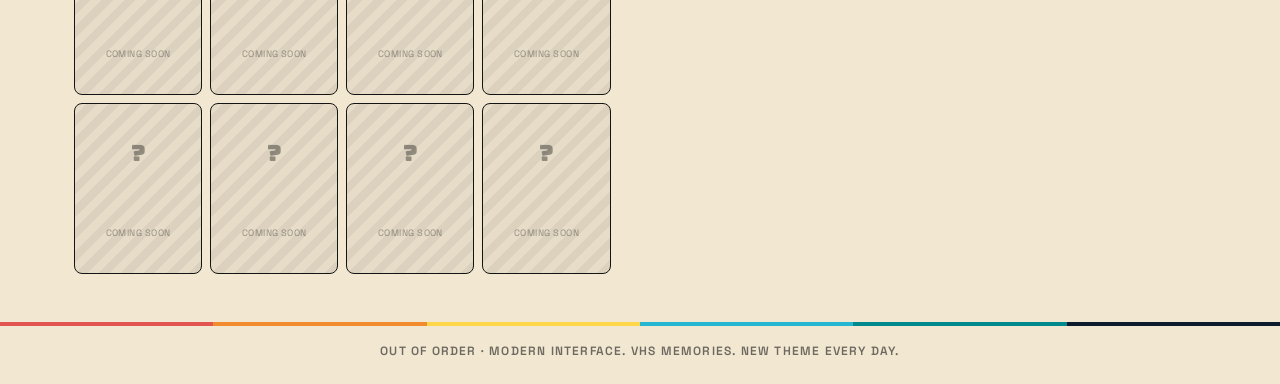
==== commit a2be9a52: "Home: move Start/How-to-play CTAs into the VHS card, trim redundant copy The hero's CTA row now live" ====
--- a/out-of-order/index.html
+++ b/out-of-order/index.html
@@ -69,10 +69,6 @@
 
       <p class="home__pitch">Do you remember what came first?</p>
 
-      <div class="home__actions">
-        <a class="btn btn--primary" href="game.html" data-start-run>Start today's run &rarr;</a>
-        <a class="btn btn--ghost" href="how-to-play.html">How to play</a>
-      </div>
       <p class="meta home__cta-note">New tape every day &middot; new theme &middot; new challenges</p>
 
     </section>
@@ -101,7 +97,6 @@
         <div class="vhs-case__info">
           <p class="meta vhs-case__date" data-today-date>Wed &middot; Sep 2</p>
           <p class="vhs-case__theme" data-theme-name>Horror</p>
-          <p class="vhs-case__tagline">A new genre every day</p>
           <p class="meta vhs-case__mix">7 themed challenges &middot; 3 Archive Wildcards</p>
           <p class="meta vhs-case__motifs" data-theme-motifs>Static &middot; Moons &middot; Shadows</p>
 
@@ -111,13 +106,15 @@
           </div>
 
           <p class="meta">Movies + TV</p>
-          <p class="meta vhs-case__hint">Memory detected &middot; <span data-theme-hint>The Shining</span></p>
         </div>
 
-        <!-- No second "Start today's run" here on purpose — the hero above
-             already has the one CTA for starting the game; this card is
-             just previewing today's theme. -->
+        <!-- the one "start the game" CTA lives here now — inside the card
+             that's already telling you what today's tape is -->
         <div class="vhs-case__footer">
+          <div class="home__actions">
+            <a class="btn btn--primary" href="game.html" data-start-run>Start today's run &rarr;</a>
+            <a class="btn btn--ghost" href="how-to-play.html">How to play</a>
+          </div>
           <div class="vhs-case__print meta">
             <span>O.O. Video Archive</span>
             <span data-tape-code>E-180</span>
--- a/out-of-order/css/style.css
+++ b/out-of-order/css/style.css
@@ -627,13 +627,7 @@
   color: var(--theme-primary);
   margin-top: var(--space-1);
 }
-.vhs-case__tagline {
-  font-family: var(--font-marker);
-  font-size: 1rem;
-  color: rgba(247, 239, 221, 0.9);
-  margin-top: 2px;
-}
-.vhs-case__mix { color: rgba(247, 239, 221, 0.6); margin-bottom: var(--space-1); }
+.vhs-case__mix { color: rgba(247, 239, 221, 0.6); margin-top: 2px; margin-bottom: var(--space-1); }
 .vhs-case__motifs { color: rgba(247, 239, 221, 0.75); }
 .vhs-case__facts {
   display: flex;
@@ -656,27 +650,21 @@
   text-transform: none;
   color: var(--color-label);
 }
-.vhs-case__hint { color: var(--theme-secondary); }
-.vhs-case__hint::before {
-  content: "";
-  display: inline-block;
-  width: 7px; height: 7px;
-  margin-right: 0.5rem;
-  border-radius: 50%;
-  background: currentColor;
-  vertical-align: middle;
-}
-
 .vhs-case__footer {
   grid-column: 1 / -1;
   grid-row: 2;
   display: flex;
-  flex-wrap: wrap;
+  flex-direction: column;
   gap: var(--space-2);
-  align-items: center;
-  justify-content: space-between;
   padding-top: var(--space-3);
   border-top: 1px dashed rgba(247, 239, 221, 0.3);
+}
+/* the CTAs reuse .home__actions (same buttons, same class, as in the hero)
+   — on the case's dark background the ghost button needs light ink instead
+   of its default dark-on-transparent, or it'd disappear against the navy. */
+.vhs-case__footer .btn--ghost {
+  color: var(--color-label);
+  border-color: rgba(247, 239, 221, 0.6);
 }
 .vhs-case__print {
   display: flex;
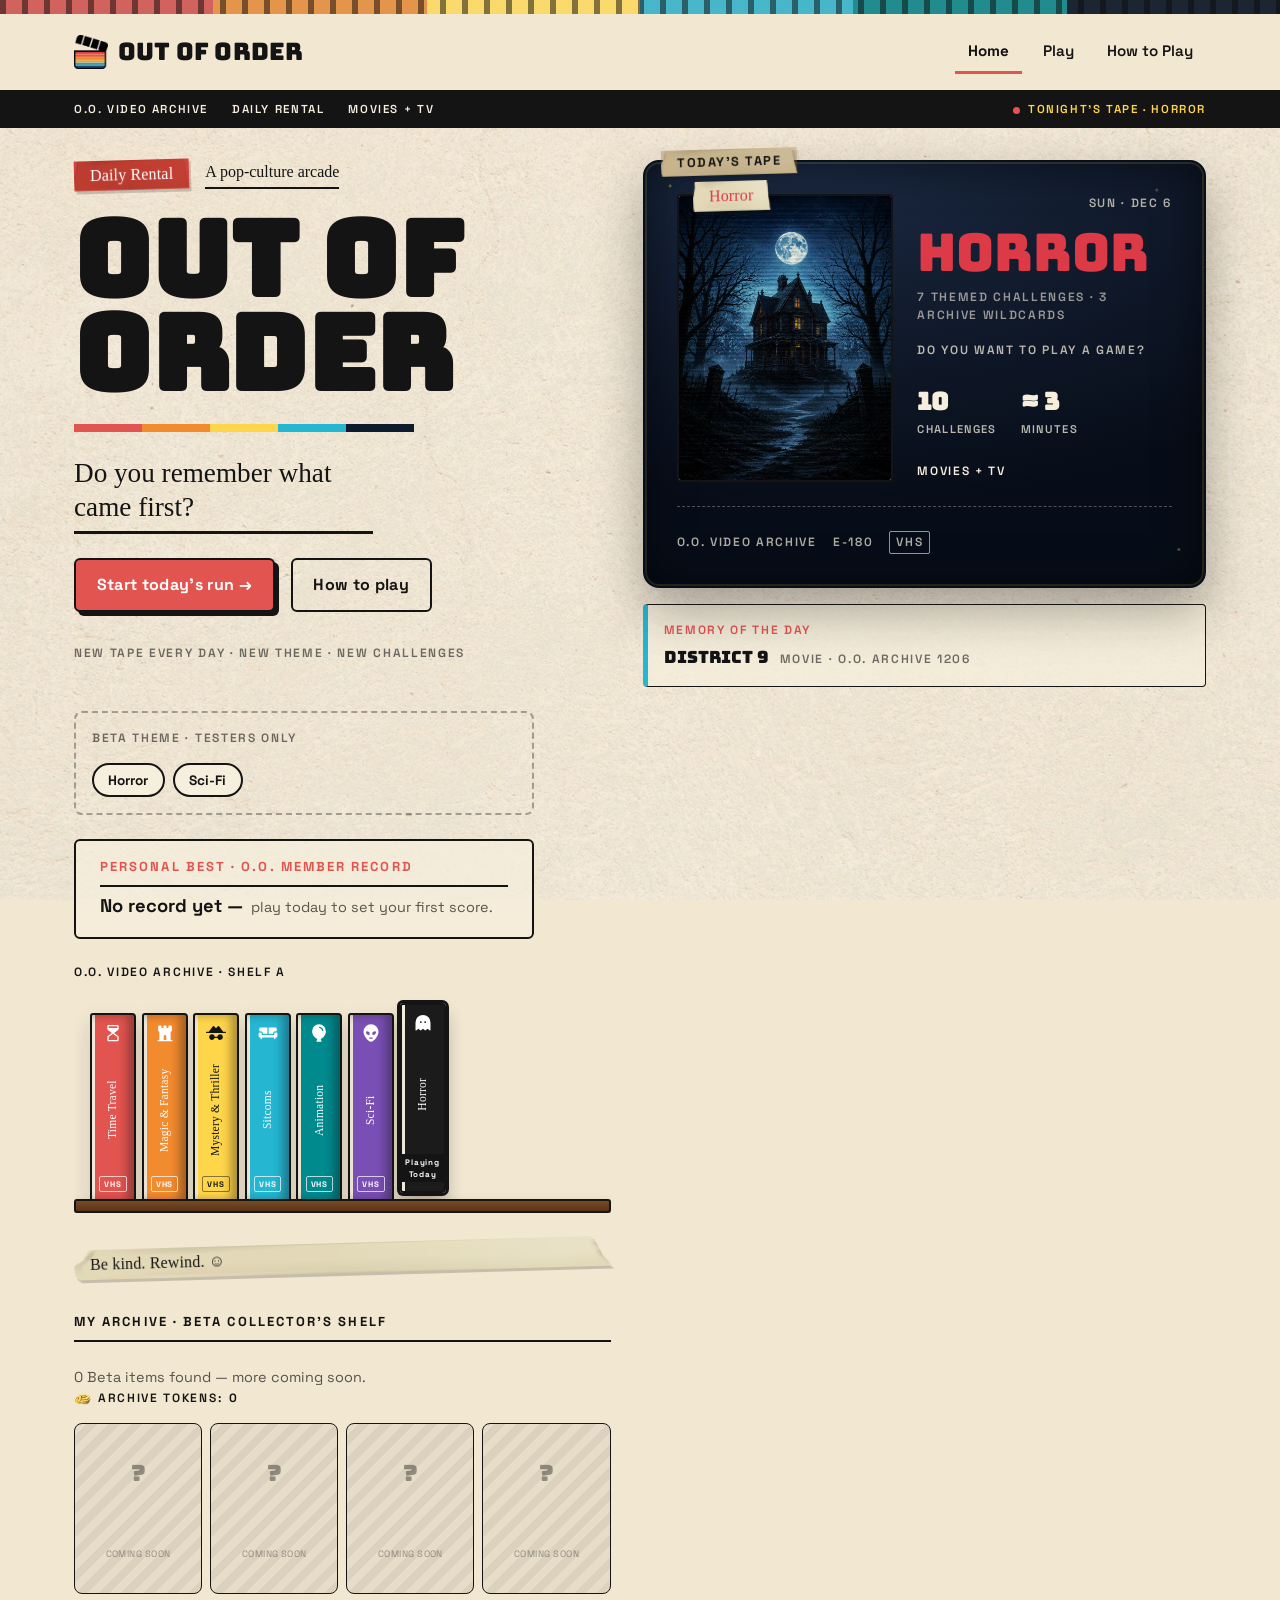
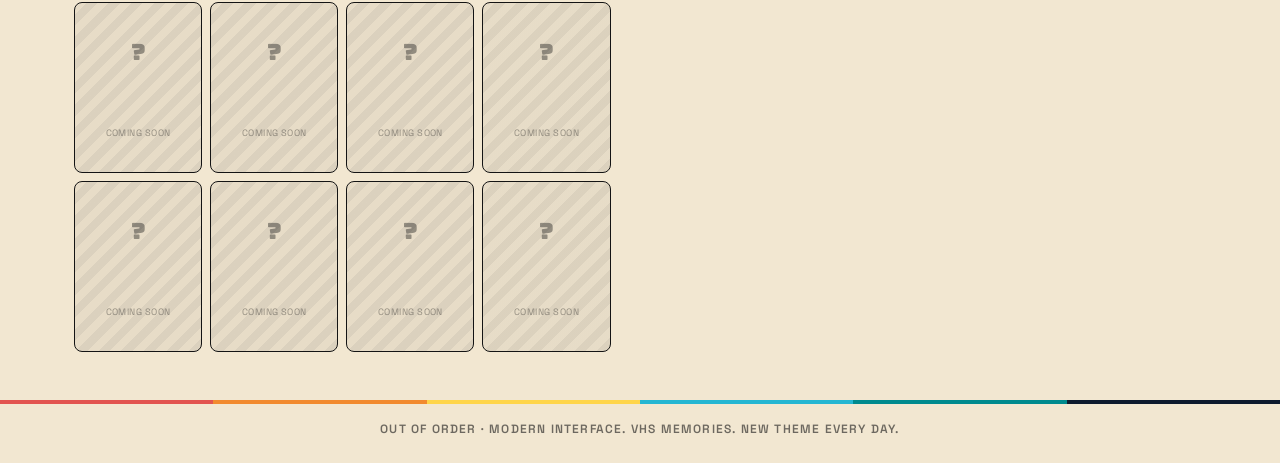
==== commit f53d54c7: "Home CTA: restore hero copy for desktop, keep card copy mobile-only Splits the previous single-CTA-i" ====
--- a/out-of-order/index.html
+++ b/out-of-order/index.html
@@ -69,6 +69,12 @@
 
       <p class="home__pitch">Do you remember what came first?</p>
 
+      <!-- desktop only — on mobile this same CTA lives at the bottom of the
+           Today's Archive card instead, see .home__actions--card below -->
+      <div class="home__actions home__actions--intro">
+        <a class="btn btn--primary" href="game.html" data-start-run>Start today's run &rarr;</a>
+        <a class="btn btn--ghost" href="how-to-play.html">How to play</a>
+      </div>
       <p class="meta home__cta-note">New tape every day &middot; new theme &middot; new challenges</p>
 
     </section>
@@ -108,10 +114,10 @@
           <p class="meta">Movies + TV</p>
         </div>
 
-        <!-- the one "start the game" CTA lives here now — inside the card
-             that's already telling you what today's tape is -->
+        <!-- mobile only — on desktop the CTA is the one up in the hero
+             instead, see .home__actions--intro above -->
         <div class="vhs-case__footer">
-          <div class="home__actions">
+          <div class="home__actions home__actions--card">
             <a class="btn btn--primary" href="game.html" data-start-run>Start today's run &rarr;</a>
             <a class="btn btn--ghost" href="how-to-play.html">How to play</a>
           </div>
--- a/out-of-order/css/style.css
+++ b/out-of-order/css/style.css
@@ -779,6 +779,13 @@
 }
 
 .home__actions { display: flex; flex-wrap: wrap; gap: var(--space-2); }
+
+/* Two copies of the same CTA — one in the hero, one inside the VHS card —
+   and only one shows at a time. Below 1024px (the "Home becomes two
+   columns" breakpoint, see the min-width: 1024px rule further down) the
+   card's copy wins since the card already sits right under the hero on
+   mobile; above it, the hero's copy wins since the card is a side column. */
+.home__actions--intro { display: none; }
 .home__cta-note { margin-top: 0.5rem; color: rgba(20, 20, 20, 0.6); }
 
 /* ---- Beta Theme switcher — testers only, hidden unless ?beta=true ---- */
@@ -2067,6 +2074,11 @@
     align-items: start;
   }
   .type-grid { grid-template-columns: repeat(3, 1fr); }   /* 5 challenge types: 3 + 2 */
+
+  /* swap which copy of the Start/How-to-play CTA is showing — see the
+     .home__actions--intro rule up in section 14 for why there are two */
+  .home__actions--intro { display: flex; }
+  .home__actions--card { display: none; }
 }
 
 /* ---- Game page: stack the card row and the action row on small screens ---- */
